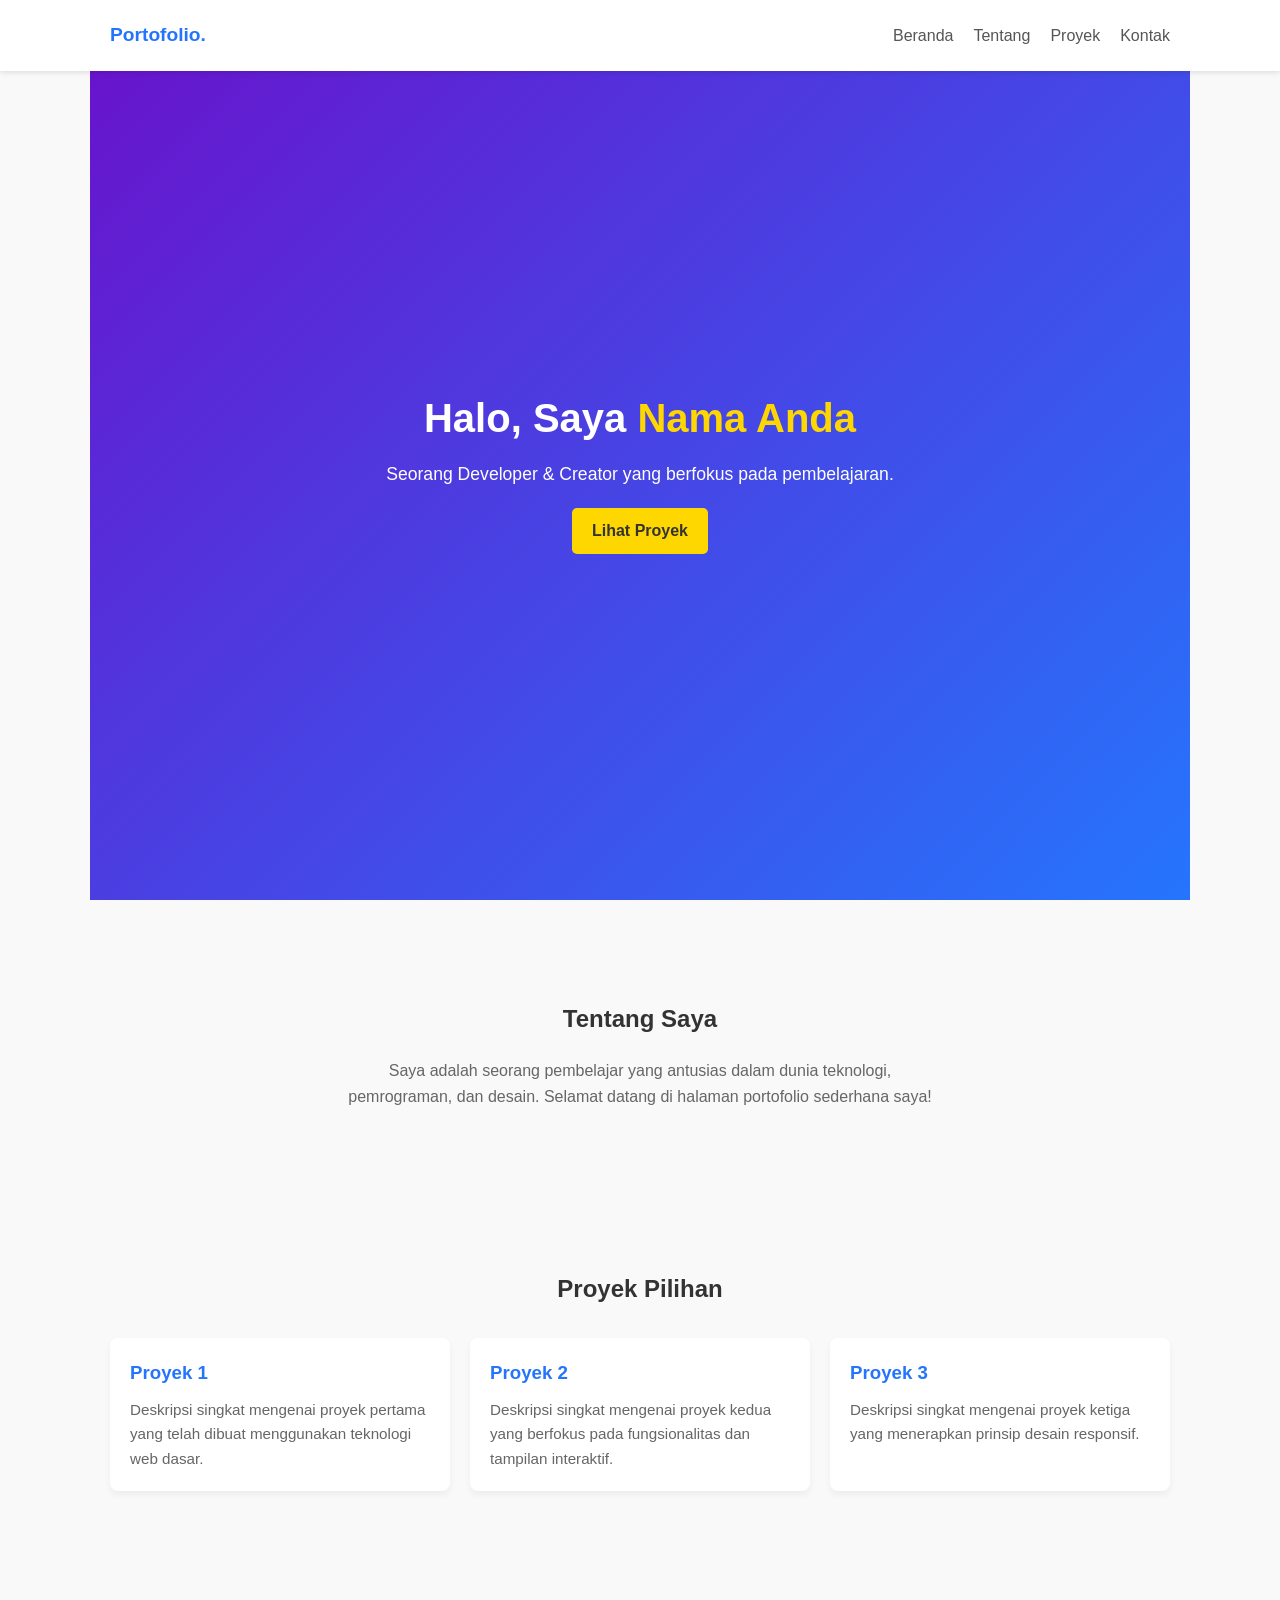
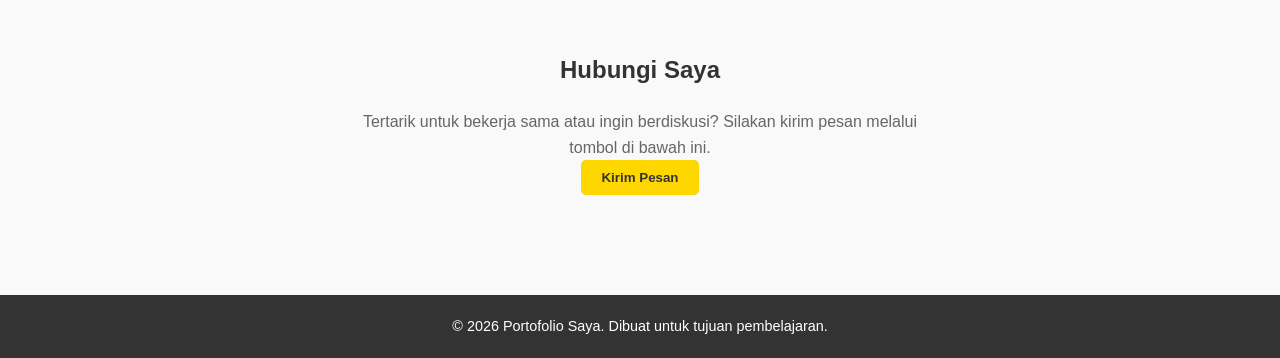
==== index.html @ 8a12c2de "Rename index (1).html to index.html" ====
<!DOCTYPE html>
<html lang="id">
<head>
    <meta charset="UTF-8">
    <meta name="viewport" content="width=device-width, initial-scale=1.0">
    <title>Portofolio Saya</title>
    <link rel="stylesheet" href="style.css">
</head>
<body>

    <header>
        <nav>
            <div class="logo">Portofolio.</div>
            <ul class="nav-links" id="navLinks">
                <li><a href="#home">Beranda</a></li>
                <li><a href="#about">Tentang</a></li>
                <li><a href="#projects">Proyek</a></li>
                <li><a href="#contact">Kontak</a></li>
            </ul>
            <div class="hamburger" id="hamburger">
                <span></span>
                <span></span>
                <span></span>
            </div>
        </nav>
    </header>

    <section id="home" class="hero">
        <div class="hero-content">
            <h1>Halo, Saya <span class="highlight">Nama Anda</span></h1>
            <p>Seorang Developer & Creator yang berfokus pada pembelajaran.</p>
            <a href="#projects" class="btn">Lihat Proyek</a>
        </div>
    </section>

    <section id="about" class="about">
        <h2>Tentang Saya</h2>
        <p>Saya adalah seorang pembelajar yang antusias dalam dunia teknologi, pemrograman, dan desain. Selamat datang di halaman portofolio sederhana saya!</p>
    </section>

    <section id="projects" class="projects">
        <h2>Proyek Pilihan</h2>
        <div class="project-grid">
            <div class="project-card">
                <h3>Proyek 1</h3>
                <p>Deskripsi singkat mengenai proyek pertama yang telah dibuat menggunakan teknologi web dasar.</p>
            </div>
            <div class="project-card">
                <h3>Proyek 2</h3>
                <p>Deskripsi singkat mengenai proyek kedua yang berfokus pada fungsionalitas dan tampilan interaktif.</p>
            </div>
            <div class="project-card">
                <h3>Proyek 3</h3>
                <p>Deskripsi singkat mengenai proyek ketiga yang menerapkan prinsip desain responsif.</p>
            </div>
        </div>
    </section>

    <section id="contact" class="contact">
        <h2>Hubungi Saya</h2>
        <p>Tertarik untuk bekerja sama atau ingin berdiskusi? Silakan kirim pesan melalui tombol di bawah ini.</p>
        <button id="contactBtn" class="btn">Kirim Pesan</button>
    </section>

    <footer>
        <p>&copy; 2026 Portofolio Saya. Dibuat untuk tujuan pembelajaran.</p>
    </footer>

    <script src="script.js"></script>
</body>
</html>
---- style.css ----
/* Pengaturan Dasar */
* {
    margin: 0;
    padding: 0;
    box-sizing: border-box;
    font-family: 'Segoe UI', Tahoma, Geneva, Verdana, sans-serif;
}

body {
    background-color: #f9f9f9;
    color: #333;
    line-height: 1.6;
}

/* Navigasi */
header {
    background: #ffffff;
    box-shadow: 0 2px 5px rgba(0,0,0,0.1);
    position: fixed;
    width: 100%;
    top: 0;
    z-index: 1000;
}

nav {
    display: flex;
    justify-content: space-between;
    align-items: center;
    max-width: 1100px;
    margin: 0 auto;
    padding: 20px;
}

.logo {
    font-weight: bold;
    font-size: 1.2rem;
    color: #2575fc;
}

.nav-links {
    display: flex;
    list-style: none;
}

.nav-links li {
    margin-left: 20px;
}

.nav-links a {
    text-decoration: none;
    color: #555;
    transition: color 0.3s;
}

.nav-links a:hover {
    color: #2575fc;
}

/* Hamburger Menu (Hidden by default on desktop) */
.hamburger {
    display: none;
    cursor: pointer;
    flex-direction: column;
    gap: 5px;
}

.hamburger span {
    width: 25px;
    height: 3px;
    background: #333;
    transition: 0.3s;
}

/* Bagian Umum Section */
section {
    padding: 100px 20px 60px;
    max-width: 1100px;
    margin: 0 auto;
    text-align: center;
}

/* Hero Section */
.hero {
    height: 100vh;
    display: flex;
    align-items: center;
    justify-content: center;
    background: linear-gradient(135deg, #6a11cb 0%, #2575fc 100%);
    color: white;
    text-align: center;
}

.hero-content h1 {
    font-size: 2.5rem;
    margin-bottom: 10px;
}

.hero-content .highlight {
    color: #ffd700;
}

.hero-content p {
    font-size: 1.1rem;
    margin-bottom: 20px;
}

/* Tombol */
.btn {
    display: inline-block;
    background: #ffd700;
    color: #333;
    padding: 10px 20px;
    border-radius: 5px;
    text-decoration: none;
    font-weight: bold;
    border: none;
    cursor: pointer;
    transition: background 0.3s;
}

.btn:hover {
    background: #ffc107;
}

/* About & Contact */
.about p, .contact p {
    max-width: 600px;
    margin: 20px auto 0;
    color: #666;
}

/* Projects Grid */
.project-grid {
    display: grid;
    grid-template-columns: repeat(auto-fit, minmax(250px, 1fr));
    gap: 20px;
    margin-top: 30px;
}

.project-card {
    background: white;
    padding: 20px;
    border-radius: 8px;
    box-shadow: 0 4px 6px rgba(0,0,0,0.05);
    text-align: left;
    transition: transform 0.3s;
}

.project-card:hover {
    transform: translateY(-5px);
}

.project-card h3 {
    margin-bottom: 10px;
    color: #2575fc;
}

.project-card p {
    color: #666;
    font-size: 0.95rem;
}

/* Footer */
footer {
    text-align: center;
    padding: 20px;
    background: #333;
    color: white;
    font-size: 0.9rem;
    margin-top: 40px;
}

/* Responsif untuk HP (Media Query) */
@media (max-width: 768px) {
    .nav-links {
        display: none;
        flex-direction: column;
        position: absolute;
        top: 70px;
        left: 0;
        width: 100%;
        background: white;
        box-shadow: 0 4px 6px rgba(0,0,0,0.1);
        text-align: center;
        padding: 20px 0;
    }

    .nav-links.active {
        display: flex;
    }

    .nav-links li {
        margin: 15px 0;
    }

    .hamburger {
        display: flex;
    }

    .hero-content h1 {
        font-size: 2rem;
    }
}
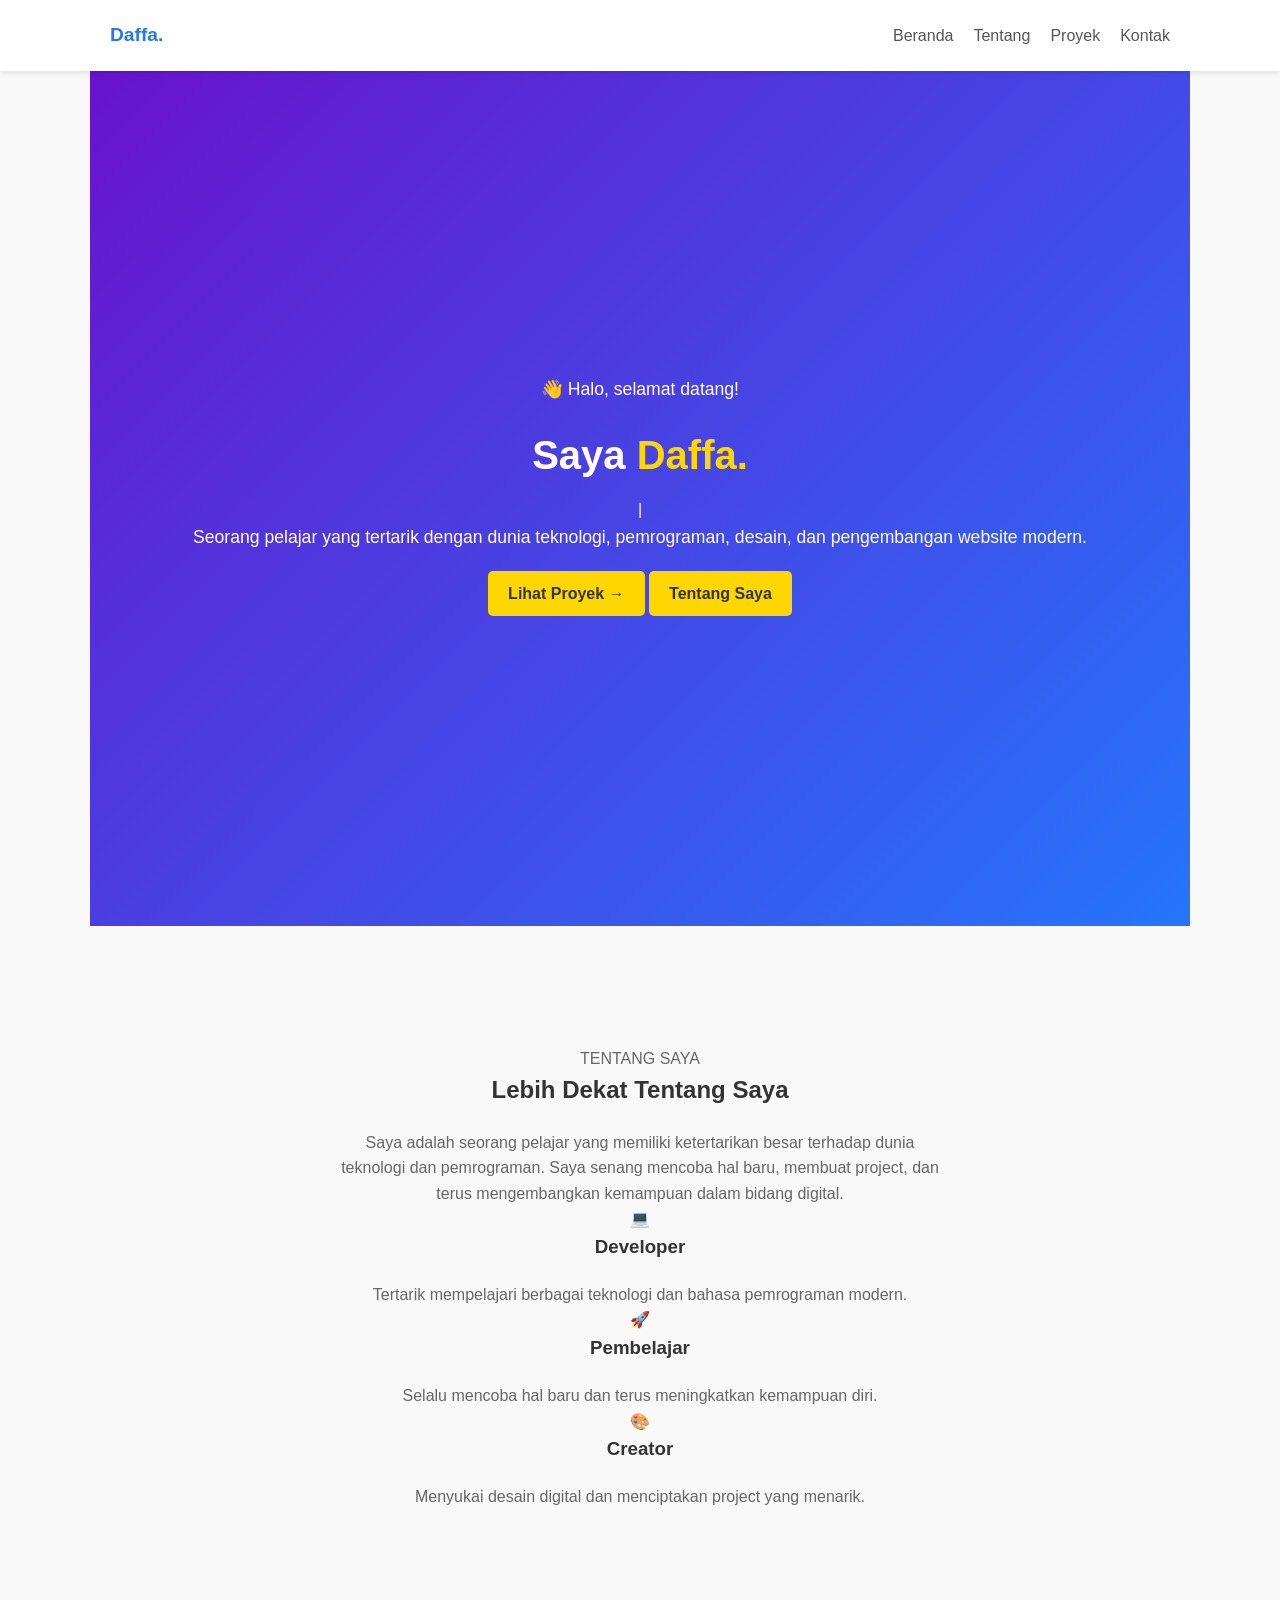
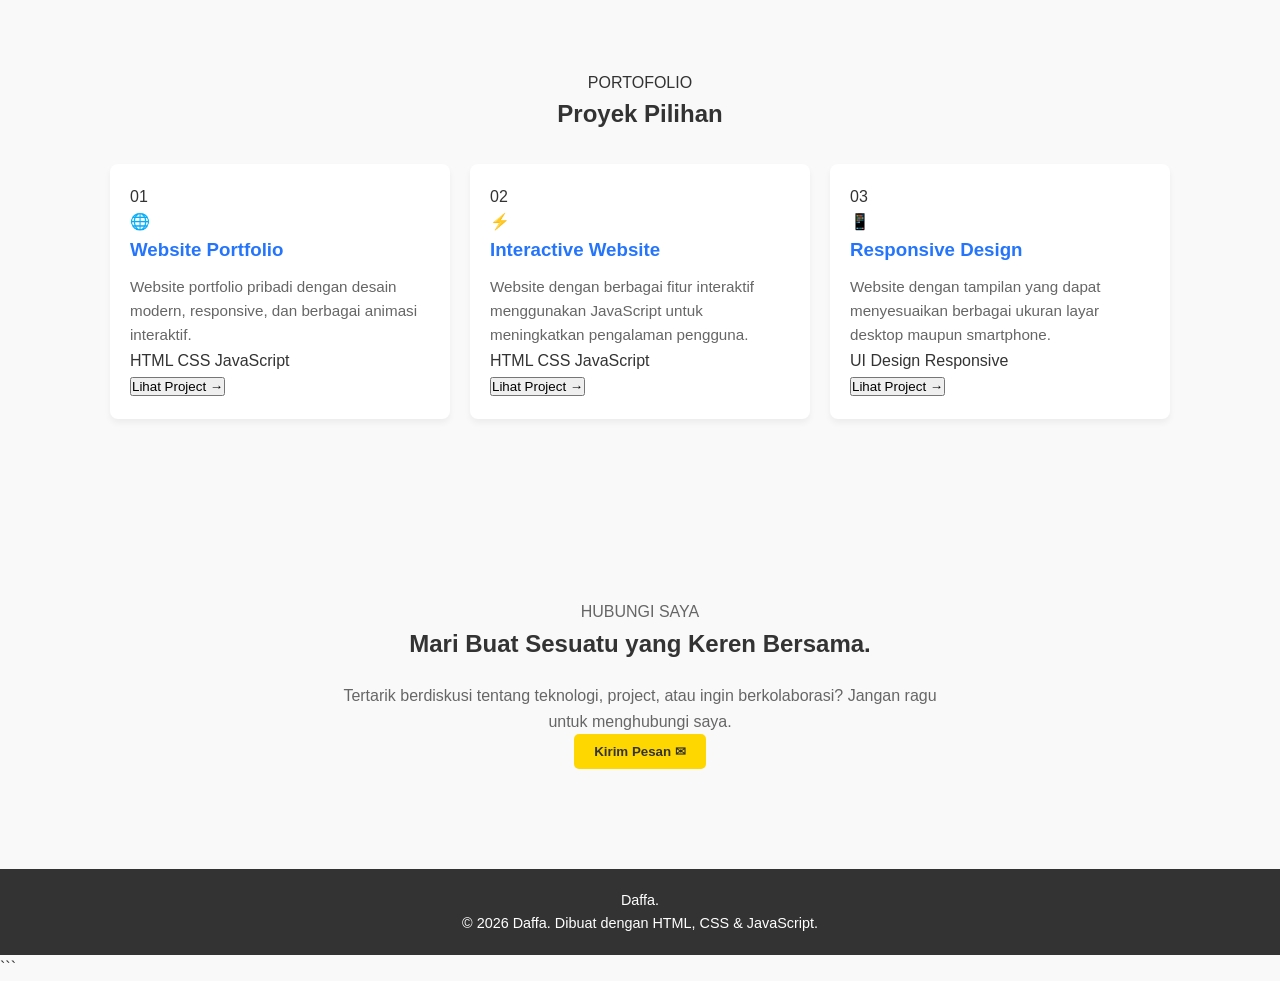
==== commit 0cd01ee7: "Update index.html" ====
--- a/index.html
+++ b/index.html
@@ -1,71 +1,220 @@
 <!DOCTYPE html>
+
 <html lang="id">
 <head>
     <meta charset="UTF-8">
     <meta name="viewport" content="width=device-width, initial-scale=1.0">
-    <title>Portofolio Saya</title>
+    <title>Daffa | Portfolio</title>
     <link rel="stylesheet" href="style.css">
+    <link rel="preconnect" href="https://fonts.googleapis.com">
+    <link rel="preconnect" href="https://fonts.gstatic.com" crossorigin>
+    <link href="https://fonts.googleapis.com/css2?family=Poppins:wght@300;400;500;600;700;800&display=swap" rel="stylesheet">
 </head>
 <body>
 
-    <header>
-        <nav>
-            <div class="logo">Portofolio.</div>
-            <ul class="nav-links" id="navLinks">
-                <li><a href="#home">Beranda</a></li>
-                <li><a href="#about">Tentang</a></li>
-                <li><a href="#projects">Proyek</a></li>
-                <li><a href="#contact">Kontak</a></li>
-            </ul>
-            <div class="hamburger" id="hamburger">
-                <span></span>
-                <span></span>
-                <span></span>
-            </div>
-        </nav>
-    </header>
-
-    <section id="home" class="hero">
-        <div class="hero-content">
-            <h1>Halo, Saya <span class="highlight">Nama Anda</span></h1>
-            <p>Seorang Developer & Creator yang berfokus pada pembelajaran.</p>
-            <a href="#projects" class="btn">Lihat Proyek</a>
-        </div>
-    </section>
-
-    <section id="about" class="about">
-        <h2>Tentang Saya</h2>
-        <p>Saya adalah seorang pembelajar yang antusias dalam dunia teknologi, pemrograman, dan desain. Selamat datang di halaman portofolio sederhana saya!</p>
-    </section>
-
-    <section id="projects" class="projects">
+```
+<div class="background-shapes">
+    <span></span>
+    <span></span>
+    <span></span>
+    <span></span>
+</div>
+
+<header>
+    <nav>
+        <div class="logo">Daffa<span>.</span></div>
+
+        <ul class="nav-links" id="navLinks">
+            <li><a href="#home">Beranda</a></li>
+            <li><a href="#about">Tentang</a></li>
+            <li><a href="#projects">Proyek</a></li>
+            <li><a href="#contact">Kontak</a></li>
+        </ul>
+
+        <div class="hamburger" id="hamburger">
+            <span></span>
+            <span></span>
+            <span></span>
+        </div>
+    </nav>
+</header>
+
+<section id="home" class="hero">
+    <div class="hero-content">
+        <p class="intro">👋 Halo, selamat datang!</p>
+
+        <h1>Saya <span class="highlight">Daffa.</span></h1>
+
+        <div class="typing-container">
+            <span class="typing-text" id="typingText"></span>
+            <span class="cursor">|</span>
+        </div>
+
+        <p class="hero-description">
+            Seorang pelajar yang tertarik dengan dunia teknologi,
+            pemrograman, desain, dan pengembangan website modern.
+        </p>
+
+        <div class="hero-buttons">
+            <a href="#projects" class="btn primary-btn">
+                Lihat Proyek <span>→</span>
+            </a>
+            <a href="#about" class="btn secondary-btn">
+                Tentang Saya
+            </a>
+        </div>
+    </div>
+
+    <div class="hero-decoration decoration-1"></div>
+    <div class="hero-decoration decoration-2"></div>
+
+    <a href="#about" class="scroll-indicator">
+        <span></span>
+    </a>
+</section>
+
+<section id="about" class="about">
+    <div class="section-title reveal">
+        <p>TENTANG SAYA</p>
+        <h2>Lebih Dekat Tentang Saya</h2>
+        <div class="title-line"></div>
+    </div>
+
+    <div class="about-description reveal">
+        <p>
+            Saya adalah seorang pelajar yang memiliki ketertarikan besar
+            terhadap dunia teknologi dan pemrograman. Saya senang mencoba
+            hal baru, membuat project, dan terus mengembangkan kemampuan
+            dalam bidang digital.
+        </p>
+    </div>
+
+    <div class="about-container">
+        <div class="about-card reveal">
+            <div class="about-icon">💻</div>
+            <h3>Developer</h3>
+            <p>Tertarik mempelajari berbagai teknologi dan bahasa pemrograman modern.</p>
+        </div>
+
+        <div class="about-card reveal">
+            <div class="about-icon">🚀</div>
+            <h3>Pembelajar</h3>
+            <p>Selalu mencoba hal baru dan terus meningkatkan kemampuan diri.</p>
+        </div>
+
+        <div class="about-card reveal">
+            <div class="about-icon">🎨</div>
+            <h3>Creator</h3>
+            <p>Menyukai desain digital dan menciptakan project yang menarik.</p>
+        </div>
+    </div>
+</section>
+
+<section id="projects" class="projects">
+    <div class="section-title reveal">
+        <p>PORTOFOLIO</p>
         <h2>Proyek Pilihan</h2>
-        <div class="project-grid">
-            <div class="project-card">
-                <h3>Proyek 1</h3>
-                <p>Deskripsi singkat mengenai proyek pertama yang telah dibuat menggunakan teknologi web dasar.</p>
-            </div>
-            <div class="project-card">
-                <h3>Proyek 2</h3>
-                <p>Deskripsi singkat mengenai proyek kedua yang berfokus pada fungsionalitas dan tampilan interaktif.</p>
-            </div>
-            <div class="project-card">
-                <h3>Proyek 3</h3>
-                <p>Deskripsi singkat mengenai proyek ketiga yang menerapkan prinsip desain responsif.</p>
-            </div>
-        </div>
-    </section>
-
-    <section id="contact" class="contact">
-        <h2>Hubungi Saya</h2>
-        <p>Tertarik untuk bekerja sama atau ingin berdiskusi? Silakan kirim pesan melalui tombol di bawah ini.</p>
-        <button id="contactBtn" class="btn">Kirim Pesan</button>
-    </section>
-
-    <footer>
-        <p>&copy; 2026 Portofolio Saya. Dibuat untuk tujuan pembelajaran.</p>
-    </footer>
-
-    <script src="script.js"></script>
+        <div class="title-line"></div>
+    </div>
+
+    <div class="project-grid">
+        <div class="project-card reveal">
+            <div class="project-top">
+                <div class="project-number">01</div>
+                <div class="project-icon">🌐</div>
+            </div>
+
+            <h3>Website Portfolio</h3>
+
+            <p>
+                Website portfolio pribadi dengan desain modern,
+                responsive, dan berbagai animasi interaktif.
+            </p>
+
+            <div class="project-tech">
+                <span>HTML</span>
+                <span>CSS</span>
+                <span>JavaScript</span>
+            </div>
+
+            <button class="project-btn">
+                Lihat Project <span>→</span>
+            </button>
+        </div>
+
+        <div class="project-card reveal">
+            <div class="project-top">
+                <div class="project-number">02</div>
+                <div class="project-icon">⚡</div>
+            </div>
+
+            <h3>Interactive Website</h3>
+
+            <p>
+                Website dengan berbagai fitur interaktif
+                menggunakan JavaScript untuk meningkatkan pengalaman pengguna.
+            </p>
+
+            <div class="project-tech">
+                <span>HTML</span>
+                <span>CSS</span>
+                <span>JavaScript</span>
+            </div>
+
+            <button class="project-btn">
+                Lihat Project <span>→</span>
+            </button>
+        </div>
+
+        <div class="project-card reveal">
+            <div class="project-top">
+                <div class="project-number">03</div>
+                <div class="project-icon">📱</div>
+            </div>
+
+            <h3>Responsive Design</h3>
+
+            <p>
+                Website dengan tampilan yang dapat menyesuaikan
+                berbagai ukuran layar desktop maupun smartphone.
+            </p>
+
+            <div class="project-tech">
+                <span>UI Design</span>
+                <span>Responsive</span>
+            </div>
+
+            <button class="project-btn">
+                Lihat Project <span>→</span>
+            </button>
+        </div>
+    </div>
+</section>
+
+<section id="contact" class="contact">
+    <div class="contact-box reveal">
+        <p class="contact-small">HUBUNGI SAYA</p>
+
+        <h2>Mari Buat Sesuatu yang Keren Bersama.</h2>
+
+        <p>
+            Tertarik berdiskusi tentang teknologi, project,
+            atau ingin berkolaborasi? Jangan ragu untuk menghubungi saya.
+        </p>
+
+        <button id="contactBtn" class="btn contact-btn">
+            Kirim Pesan <span>✉</span>
+        </button>
+    </div>
+</section>
+
+<footer>
+    <div class="footer-logo">Daffa<span>.</span></div>
+    <p>© 2026 Daffa. Dibuat dengan HTML, CSS & JavaScript.</p>
+</footer>
+
+<script src="script.js"></script>
+```
+
 </body>
 </html>
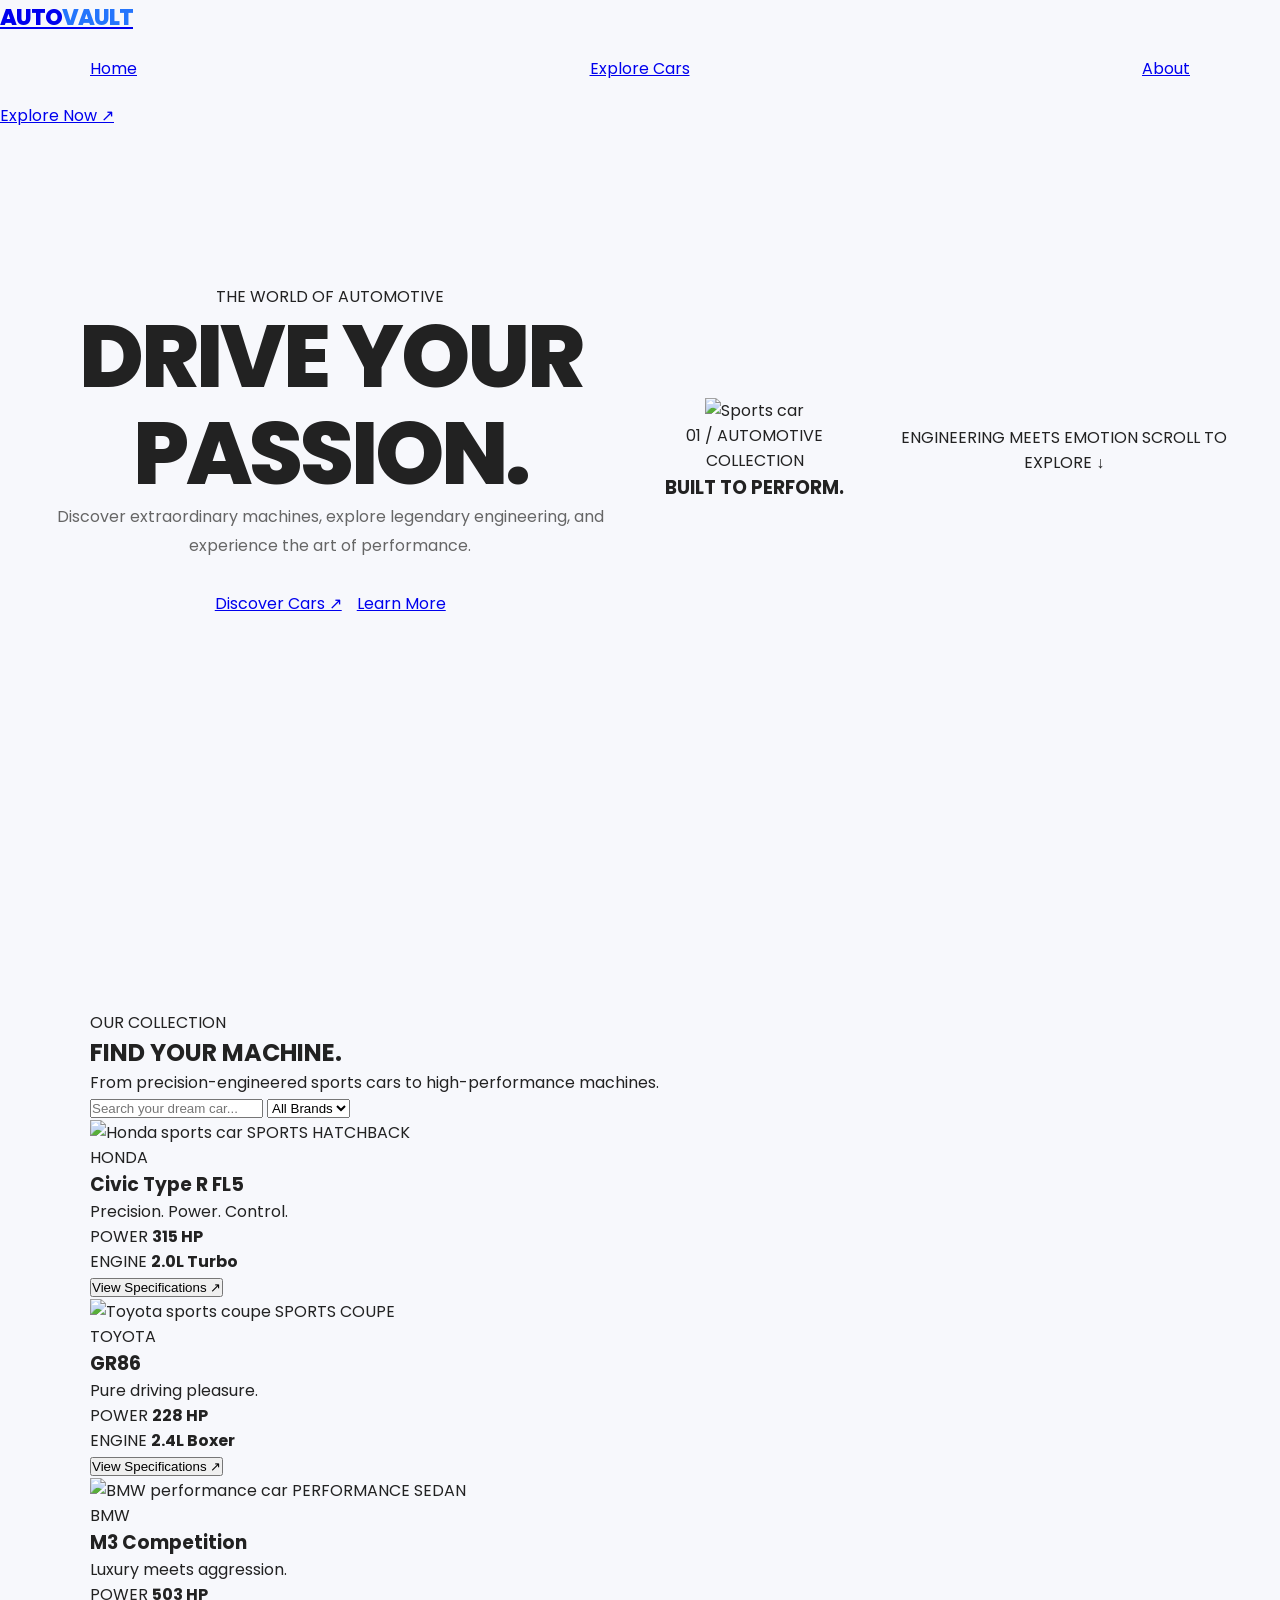
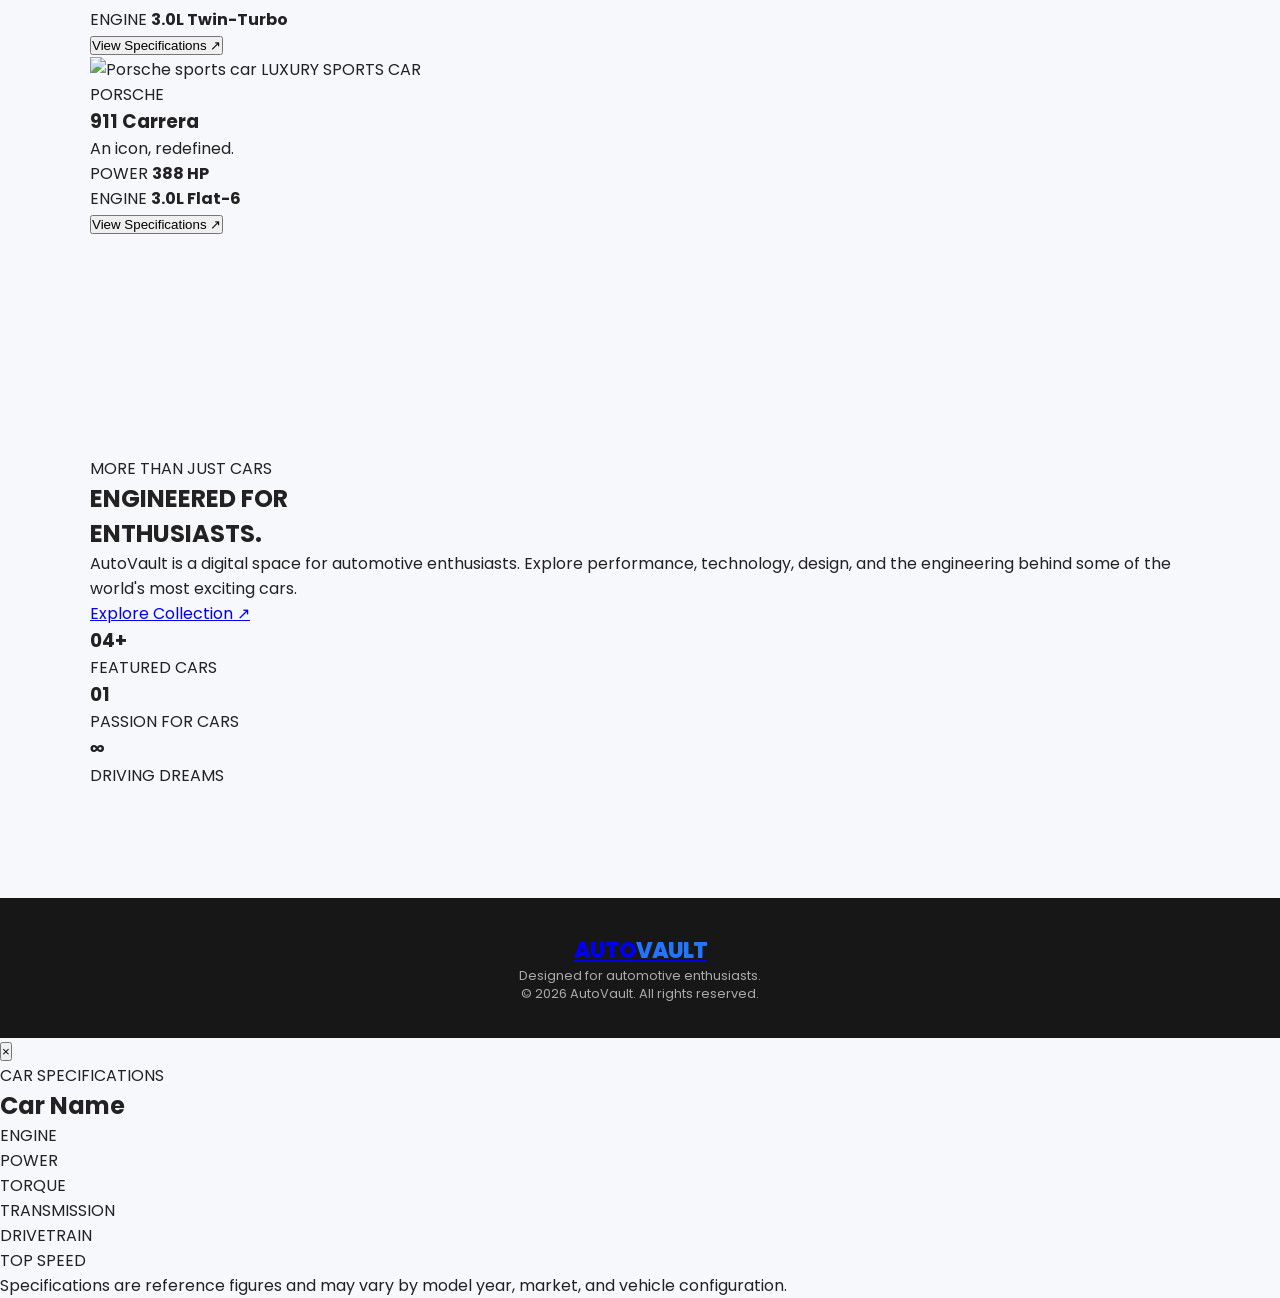
==== commit 1af75042: "Update index.html" ====
--- a/index.html
+++ b/index.html
@@ -1,220 +1,343 @@
 <!DOCTYPE html>
-
 <html lang="id">
 <head>
     <meta charset="UTF-8">
     <meta name="viewport" content="width=device-width, initial-scale=1.0">
-    <title>Daffa | Portfolio</title>
+    <title>AutoVault | Automotive Experience</title>
     <link rel="stylesheet" href="style.css">
-    <link rel="preconnect" href="https://fonts.googleapis.com">
-    <link rel="preconnect" href="https://fonts.gstatic.com" crossorigin>
-    <link href="https://fonts.googleapis.com/css2?family=Poppins:wght@300;400;500;600;700;800&display=swap" rel="stylesheet">
+    <link href="https://fonts.googleapis.com/css2?family=Orbitron:wght@400;600;700;800&family=Poppins:wght@300;400;500;600;700&display=swap" rel="stylesheet">
 </head>
 <body>
 
-```
-<div class="background-shapes">
-    <span></span>
-    <span></span>
-    <span></span>
-    <span></span>
-</div>
-
-<header>
-    <nav>
-        <div class="logo">Daffa<span>.</span></div>
-
-        <ul class="nav-links" id="navLinks">
-            <li><a href="#home">Beranda</a></li>
-            <li><a href="#about">Tentang</a></li>
-            <li><a href="#projects">Proyek</a></li>
-            <li><a href="#contact">Kontak</a></li>
-        </ul>
-
-        <div class="hamburger" id="hamburger">
-            <span></span>
-            <span></span>
-            <span></span>
-        </div>
-    </nav>
-</header>
-
-<section id="home" class="hero">
-    <div class="hero-content">
-        <p class="intro">👋 Halo, selamat datang!</p>
-
-        <h1>Saya <span class="highlight">Daffa.</span></h1>
-
-        <div class="typing-container">
-            <span class="typing-text" id="typingText"></span>
-            <span class="cursor">|</span>
-        </div>
-
-        <p class="hero-description">
-            Seorang pelajar yang tertarik dengan dunia teknologi,
-            pemrograman, desain, dan pengembangan website modern.
+    <header class="navbar">
+        <a href="#" class="logo">AUTO<span>VAULT</span></a>
+
+        <nav>
+            <a href="#home">Home</a>
+            <a href="#cars">Explore Cars</a>
+            <a href="#about">About</a>
+        </nav>
+
+        <a href="#cars" class="nav-button">Explore Now ↗</a>
+    </header>
+
+    <section class="hero" id="home">
+        <div class="hero-content">
+            <p class="eyebrow">THE WORLD OF AUTOMOTIVE</p>
+
+            <h1>
+                DRIVE YOUR<br>
+                <span>PASSION.</span>
+            </h1>
+
+            <p class="hero-description">
+                Discover extraordinary machines, explore legendary
+                engineering, and experience the art of performance.
+            </p>
+
+            <div class="hero-buttons">
+                <a href="#cars" class="primary-button">Discover Cars ↗</a>
+                <a href="#about" class="secondary-button">Learn More</a>
+            </div>
+        </div>
+
+        <div class="hero-image">
+            <img
+                src="https://images.unsplash.com/photo-1492144534655-ae79c964c9d7?auto=format&fit=crop&w=1600&q=85"
+                alt="Sports car"
+            >
+            <div class="image-overlay"></div>
+            <div class="hero-tag">
+                <span>01 / AUTOMOTIVE COLLECTION</span>
+                <h3>BUILT TO PERFORM.</h3>
+            </div>
+        </div>
+
+        <div class="hero-bottom">
+            <span>ENGINEERING MEETS EMOTION</span>
+            <span>SCROLL TO EXPLORE ↓</span>
+        </div>
+    </section>
+
+    <section class="cars-section" id="cars">
+        <div class="section-heading reveal">
+            <div>
+                <p class="eyebrow">OUR COLLECTION</p>
+                <h2>FIND YOUR <span>MACHINE.</span></h2>
+            </div>
+
+            <p class="section-description">
+                From precision-engineered sports cars to
+                high-performance machines.
+            </p>
+        </div>
+
+        <div class="search-container reveal">
+            <input
+                type="text"
+                id="searchInput"
+                placeholder="Search your dream car..."
+            >
+
+            <select id="brandFilter">
+                <option value="all">All Brands</option>
+                <option value="Honda">Honda</option>
+                <option value="Toyota">Toyota</option>
+                <option value="BMW">BMW</option>
+                <option value="Porsche">Porsche</option>
+            </select>
+        </div>
+
+        <div class="car-grid" id="carGrid">
+
+            <article class="car-card reveal"
+                data-brand="Honda"
+                data-name="Honda Civic Type R FL5"
+                data-engine="2.0L Turbocharged Inline-4"
+                data-power="315 HP"
+                data-torque="420 Nm"
+                data-transmission="6-speed Manual"
+                data-drive="Front-Wheel Drive"
+                data-speed="Around 275 km/h"
+                data-year="2024">
+
+                <div class="car-image">
+                    <img
+                        src="https://images.unsplash.com/photo-1552519507-da3b142c6e3d?auto=format&fit=crop&w=1000&q=80"
+                        alt="Honda sports car"
+                    >
+                    <span class="car-category">SPORTS HATCHBACK</span>
+                </div>
+
+                <div class="car-info">
+                    <p class="car-brand">HONDA</p>
+                    <h3>Civic Type R FL5</h3>
+                    <p class="car-subtitle">Precision. Power. Control.</p>
+
+                    <div class="car-specs">
+                        <div>
+                            <span>POWER</span>
+                            <strong>315 HP</strong>
+                        </div>
+                        <div>
+                            <span>ENGINE</span>
+                            <strong>2.0L Turbo</strong>
+                        </div>
+                    </div>
+
+                    <button class="details-button">View Specifications ↗</button>
+                </div>
+            </article>
+
+            <article class="car-card reveal"
+                data-brand="Toyota"
+                data-name="Toyota GR86"
+                data-engine="2.4L Naturally Aspirated Flat-4"
+                data-power="228 HP"
+                data-torque="250 Nm"
+                data-transmission="6-speed Manual / Automatic"
+                data-drive="Rear-Wheel Drive"
+                data-speed="Around 226 km/h"
+                data-year="2024">
+
+                <div class="car-image">
+                    <img
+                        src="https://images.unsplash.com/photo-1503376780353-7e6692767b70?auto=format&fit=crop&w=1000&q=80"
+                        alt="Toyota sports coupe"
+                    >
+                    <span class="car-category">SPORTS COUPE</span>
+                </div>
+
+                <div class="car-info">
+                    <p class="car-brand">TOYOTA</p>
+                    <h3>GR86</h3>
+                    <p class="car-subtitle">Pure driving pleasure.</p>
+
+                    <div class="car-specs">
+                        <div>
+                            <span>POWER</span>
+                            <strong>228 HP</strong>
+                        </div>
+                        <div>
+                            <span>ENGINE</span>
+                            <strong>2.4L Boxer</strong>
+                        </div>
+                    </div>
+
+                    <button class="details-button">View Specifications ↗</button>
+                </div>
+            </article>
+
+            <article class="car-card reveal"
+                data-brand="BMW"
+                data-name="BMW M3 Competition"
+                data-engine="3.0L Twin-Turbocharged Inline-6"
+                data-power="503 HP"
+                data-torque="650 Nm"
+                data-transmission="8-speed Automatic"
+                data-drive="Rear-Wheel Drive"
+                data-speed="Up to 290 km/h with suitable package"
+                data-year="2024">
+
+                <div class="car-image">
+                    <img
+                        src="https://images.unsplash.com/photo-1555215695-3004980ad54e?auto=format&fit=crop&w=1000&q=80"
+                        alt="BMW performance car"
+                    >
+                    <span class="car-category">PERFORMANCE SEDAN</span>
+                </div>
+
+                <div class="car-info">
+                    <p class="car-brand">BMW</p>
+                    <h3>M3 Competition</h3>
+                    <p class="car-subtitle">Luxury meets aggression.</p>
+
+                    <div class="car-specs">
+                        <div>
+                            <span>POWER</span>
+                            <strong>503 HP</strong>
+                        </div>
+                        <div>
+                            <span>ENGINE</span>
+                            <strong>3.0L Twin-Turbo</strong>
+                        </div>
+                    </div>
+
+                    <button class="details-button">View Specifications ↗</button>
+                </div>
+            </article>
+
+            <article class="car-card reveal"
+                data-brand="Porsche"
+                data-name="Porsche 911 Carrera"
+                data-engine="3.0L Twin-Turbocharged Flat-6"
+                data-power="388 HP"
+                data-torque="450 Nm"
+                data-transmission="8-speed PDK"
+                data-drive="Rear-Wheel Drive"
+                data-speed="Around 294 km/h"
+                data-year="2025">
+
+                <div class="car-image">
+                    <img
+                        src="https://images.unsplash.com/photo-1503736334956-4c8f8e92946d?auto=format&fit=crop&w=1000&q=80"
+                        alt="Porsche sports car"
+                    >
+                    <span class="car-category">LUXURY SPORTS CAR</span>
+                </div>
+
+                <div class="car-info">
+                    <p class="car-brand">PORSCHE</p>
+                    <h3>911 Carrera</h3>
+                    <p class="car-subtitle">An icon, redefined.</p>
+
+                    <div class="car-specs">
+                        <div>
+                            <span>POWER</span>
+                            <strong>388 HP</strong>
+                        </div>
+                        <div>
+                            <span>ENGINE</span>
+                            <strong>3.0L Flat-6</strong>
+                        </div>
+                    </div>
+
+                    <button class="details-button">View Specifications ↗</button>
+                </div>
+            </article>
+
+        </div>
+
+        <p id="noResults" class="no-results" hidden>
+            No cars found. Try another keyword.
         </p>
-
-        <div class="hero-buttons">
-            <a href="#projects" class="btn primary-btn">
-                Lihat Proyek <span>→</span>
-            </a>
-            <a href="#about" class="btn secondary-btn">
-                Tentang Saya
-            </a>
+    </section>
+
+    <section class="about-section" id="about">
+        <div class="about-content reveal">
+            <p class="eyebrow">MORE THAN JUST CARS</p>
+            <h2>ENGINEERED FOR<br><span>ENTHUSIASTS.</span></h2>
+
+            <p>
+                AutoVault is a digital space for automotive enthusiasts.
+                Explore performance, technology, design, and the engineering
+                behind some of the world's most exciting cars.
+            </p>
+
+            <a href="#cars" class="primary-button">Explore Collection ↗</a>
+        </div>
+
+        <div class="about-stats reveal">
+            <div class="stat">
+                <h3>04<span>+</span></h3>
+                <p>FEATURED CARS</p>
+            </div>
+
+            <div class="stat">
+                <h3>01</h3>
+                <p>PASSION FOR CARS</p>
+            </div>
+
+            <div class="stat">
+                <h3>∞</h3>
+                <p>DRIVING DREAMS</p>
+            </div>
+        </div>
+    </section>
+
+    <footer>
+        <a href="#" class="logo">AUTO<span>VAULT</span></a>
+        <p>Designed for automotive enthusiasts.</p>
+        <p class="copyright">© 2026 AutoVault. All rights reserved.</p>
+    </footer>
+
+    <div class="modal" id="carModal">
+        <div class="modal-content">
+            <button class="close-modal" id="closeModal">&times;</button>
+
+            <p class="eyebrow" id="modalBrand">CAR SPECIFICATIONS</p>
+            <h2 id="modalName">Car Name</h2>
+            <p class="modal-year" id="modalYear"></p>
+
+            <div class="modal-spec-grid">
+                <div class="modal-spec">
+                    <span>ENGINE</span>
+                    <strong id="modalEngine"></strong>
+                </div>
+
+                <div class="modal-spec">
+                    <span>POWER</span>
+                    <strong id="modalPower"></strong>
+                </div>
+
+                <div class="modal-spec">
+                    <span>TORQUE</span>
+                    <strong id="modalTorque"></strong>
+                </div>
+
+                <div class="modal-spec">
+                    <span>TRANSMISSION</span>
+                    <strong id="modalTransmission"></strong>
+                </div>
+
+                <div class="modal-spec">
+                    <span>DRIVETRAIN</span>
+                    <strong id="modalDrive"></strong>
+                </div>
+
+                <div class="modal-spec">
+                    <span>TOP SPEED</span>
+                    <strong id="modalSpeed"></strong>
+                </div>
+            </div>
+
+            <p class="modal-note">
+                Specifications are reference figures and may vary by
+                model year, market, and vehicle configuration.
+            </p>
         </div>
     </div>
 
-    <div class="hero-decoration decoration-1"></div>
-    <div class="hero-decoration decoration-2"></div>
-
-    <a href="#about" class="scroll-indicator">
-        <span></span>
-    </a>
-</section>
-
-<section id="about" class="about">
-    <div class="section-title reveal">
-        <p>TENTANG SAYA</p>
-        <h2>Lebih Dekat Tentang Saya</h2>
-        <div class="title-line"></div>
-    </div>
-
-    <div class="about-description reveal">
-        <p>
-            Saya adalah seorang pelajar yang memiliki ketertarikan besar
-            terhadap dunia teknologi dan pemrograman. Saya senang mencoba
-            hal baru, membuat project, dan terus mengembangkan kemampuan
-            dalam bidang digital.
-        </p>
-    </div>
-
-    <div class="about-container">
-        <div class="about-card reveal">
-            <div class="about-icon">💻</div>
-            <h3>Developer</h3>
-            <p>Tertarik mempelajari berbagai teknologi dan bahasa pemrograman modern.</p>
-        </div>
-
-        <div class="about-card reveal">
-            <div class="about-icon">🚀</div>
-            <h3>Pembelajar</h3>
-            <p>Selalu mencoba hal baru dan terus meningkatkan kemampuan diri.</p>
-        </div>
-
-        <div class="about-card reveal">
-            <div class="about-icon">🎨</div>
-            <h3>Creator</h3>
-            <p>Menyukai desain digital dan menciptakan project yang menarik.</p>
-        </div>
-    </div>
-</section>
-
-<section id="projects" class="projects">
-    <div class="section-title reveal">
-        <p>PORTOFOLIO</p>
-        <h2>Proyek Pilihan</h2>
-        <div class="title-line"></div>
-    </div>
-
-    <div class="project-grid">
-        <div class="project-card reveal">
-            <div class="project-top">
-                <div class="project-number">01</div>
-                <div class="project-icon">🌐</div>
-            </div>
-
-            <h3>Website Portfolio</h3>
-
-            <p>
-                Website portfolio pribadi dengan desain modern,
-                responsive, dan berbagai animasi interaktif.
-            </p>
-
-            <div class="project-tech">
-                <span>HTML</span>
-                <span>CSS</span>
-                <span>JavaScript</span>
-            </div>
-
-            <button class="project-btn">
-                Lihat Project <span>→</span>
-            </button>
-        </div>
-
-        <div class="project-card reveal">
-            <div class="project-top">
-                <div class="project-number">02</div>
-                <div class="project-icon">⚡</div>
-            </div>
-
-            <h3>Interactive Website</h3>
-
-            <p>
-                Website dengan berbagai fitur interaktif
-                menggunakan JavaScript untuk meningkatkan pengalaman pengguna.
-            </p>
-
-            <div class="project-tech">
-                <span>HTML</span>
-                <span>CSS</span>
-                <span>JavaScript</span>
-            </div>
-
-            <button class="project-btn">
-                Lihat Project <span>→</span>
-            </button>
-        </div>
-
-        <div class="project-card reveal">
-            <div class="project-top">
-                <div class="project-number">03</div>
-                <div class="project-icon">📱</div>
-            </div>
-
-            <h3>Responsive Design</h3>
-
-            <p>
-                Website dengan tampilan yang dapat menyesuaikan
-                berbagai ukuran layar desktop maupun smartphone.
-            </p>
-
-            <div class="project-tech">
-                <span>UI Design</span>
-                <span>Responsive</span>
-            </div>
-
-            <button class="project-btn">
-                Lihat Project <span>→</span>
-            </button>
-        </div>
-    </div>
-</section>
-
-<section id="contact" class="contact">
-    <div class="contact-box reveal">
-        <p class="contact-small">HUBUNGI SAYA</p>
-
-        <h2>Mari Buat Sesuatu yang Keren Bersama.</h2>
-
-        <p>
-            Tertarik berdiskusi tentang teknologi, project,
-            atau ingin berkolaborasi? Jangan ragu untuk menghubungi saya.
-        </p>
-
-        <button id="contactBtn" class="btn contact-btn">
-            Kirim Pesan <span>✉</span>
-        </button>
-    </div>
-</section>
-
-<footer>
-    <div class="footer-logo">Daffa<span>.</span></div>
-    <p>© 2026 Daffa. Dibuat dengan HTML, CSS & JavaScript.</p>
-</footer>
-
-<script src="script.js"></script>
-```
-
+    <script src="script.js"></script>
 </body>
 </html>
--- a/style.css
+++ b/style.css
@@ -1,203 +1,789 @@
-/* Pengaturan Dasar */
 * {
     margin: 0;
     padding: 0;
     box-sizing: border-box;
-    font-family: 'Segoe UI', Tahoma, Geneva, Verdana, sans-serif;
-}
-
-body {
-    background-color: #f9f9f9;
-    color: #333;
-    line-height: 1.6;
-}
-
-/* Navigasi */
-header {
-    background: #ffffff;
-    box-shadow: 0 2px 5px rgba(0,0,0,0.1);
-    position: fixed;
-    width: 100%;
-    top: 0;
-    z-index: 1000;
-}
-
-nav {
-    display: flex;
-    justify-content: space-between;
-    align-items: center;
-    max-width: 1100px;
-    margin: 0 auto;
-    padding: 20px;
-}
-
-.logo {
-    font-weight: bold;
-    font-size: 1.2rem;
-    color: #2575fc;
-}
-
-.nav-links {
-    display: flex;
-    list-style: none;
-}
-
-.nav-links li {
-    margin-left: 20px;
-}
-
-.nav-links a {
-    text-decoration: none;
-    color: #555;
-    transition: color 0.3s;
-}
-
-.nav-links a:hover {
-    color: #2575fc;
-}
-
-/* Hamburger Menu (Hidden by default on desktop) */
-.hamburger {
-    display: none;
-    cursor: pointer;
-    flex-direction: column;
-    gap: 5px;
-}
-
-.hamburger span {
-    width: 25px;
-    height: 3px;
-    background: #333;
-    transition: 0.3s;
-}
-
-/* Bagian Umum Section */
-section {
-    padding: 100px 20px 60px;
-    max-width: 1100px;
-    margin: 0 auto;
-    text-align: center;
-}
-
-/* Hero Section */
-.hero {
-    height: 100vh;
-    display: flex;
-    align-items: center;
-    justify-content: center;
-    background: linear-gradient(135deg, #6a11cb 0%, #2575fc 100%);
-    color: white;
-    text-align: center;
-}
-
-.hero-content h1 {
-    font-size: 2.5rem;
-    margin-bottom: 10px;
-}
-
-.hero-content .highlight {
-    color: #ffd700;
-}
-
-.hero-content p {
-    font-size: 1.1rem;
-    margin-bottom: 20px;
-}
-
-/* Tombol */
-.btn {
-    display: inline-block;
-    background: #ffd700;
-    color: #333;
-    padding: 10px 20px;
-    border-radius: 5px;
-    text-decoration: none;
-    font-weight: bold;
-    border: none;
-    cursor: pointer;
-    transition: background 0.3s;
-}
-
-.btn:hover {
-    background: #ffc107;
-}
-
-/* About & Contact */
-.about p, .contact p {
-    max-width: 600px;
-    margin: 20px auto 0;
-    color: #666;
-}
-
-/* Projects Grid */
-.project-grid {
-    display: grid;
-    grid-template-columns: repeat(auto-fit, minmax(250px, 1fr));
-    gap: 20px;
-    margin-top: 30px;
-}
-
-.project-card {
-    background: white;
-    padding: 20px;
-    border-radius: 8px;
-    box-shadow: 0 4px 6px rgba(0,0,0,0.05);
-    text-align: left;
-    transition: transform 0.3s;
-}
-
-.project-card:hover {
-    transform: translateY(-5px);
-}
-
-.project-card h3 {
-    margin-bottom: 10px;
-    color: #2575fc;
-}
-
-.project-card p {
-    color: #666;
-    font-size: 0.95rem;
-}
-
-/* Footer */
-footer {
-    text-align: center;
-    padding: 20px;
-    background: #333;
-    color: white;
-    font-size: 0.9rem;
-    margin-top: 40px;
-}
-
-/* Responsif untuk HP (Media Query) */
-@media (max-width: 768px) {
-    .nav-links {
-        display: none;
-        flex-direction: column;
-        position: absolute;
-        top: 70px;
-        left: 0;
-        width: 100%;
-        background: white;
-        box-shadow: 0 4px 6px rgba(0,0,0,0.1);
-        text-align: center;
-        padding: 20px 0;
     }
-
-    .nav-links.active {
-        display: flex;
-    }
-
-    .nav-links li {
-        margin: 15px 0;
-    }
-
-    .hamburger {
-        display: flex;
-    }
-
-    .hero-content h1 {
-        font-size: 2rem;
-    }
-}
+  
+  html {
+  scroll-behavior: smooth;
+  }
+  
+  body {
+  font-family: 'Poppins', sans-serif;
+  background: #f7f8fc;
+  color: #222;
+  overflow-x: hidden;
+  }
+  
+  .background-shapes {
+  position: fixed;
+  width: 100%;
+  height: 100%;
+  inset: 0;
+  z-index: -1;
+  overflow: hidden;
+  }
+  
+  .background-shapes span {
+  position: absolute;
+  border-radius: 50%;
+  filter: blur(40px);
+  opacity: 0.2;
+  }
+  
+  .background-shapes span:nth-child(1) {
+  width: 350px;
+  height: 350px;
+  background: #6a11cb;
+  top: 5%;
+  left: -150px;
+  animation: float 10s infinite alternate ease-in-out;
+  }
+  
+  .background-shapes span:nth-child(2) {
+  width: 300px;
+  height: 300px;
+  background: #2575fc;
+  top: 40%;
+  right: -120px;
+  animation: float 12s infinite alternate-reverse ease-in-out;
+  }
+  
+  .background-shapes span:nth-child(3) {
+  width: 250px;
+  height: 250px;
+  background: #ffd700;
+  bottom: 5%;
+  left: 15%;
+  animation: float 14s infinite alternate ease-in-out;
+  }
+  
+  .background-shapes span:nth-child(4) {
+  width: 200px;
+  height: 200px;
+  background: #8f5cff;
+  bottom: 20%;
+  right: 20%;
+  animation: float 9s infinite alternate-reverse ease-in-out;
+  }
+  
+  @keyframes float {
+  from {
+  transform: translate(0, 0);
+  }
+  
+  ```
+  to {
+      transform: translate(50px, -60px);
+  }
+  ```
+  
+  }
+  
+  /* NAVBAR */
+  
+  header {
+  position: fixed;
+  width: 100%;
+  top: 0;
+  z-index: 1000;
+  transition: 0.3s;
+  }
+  
+  header.scrolled {
+  background: rgba(255, 255, 255, 0.75);
+  backdrop-filter: blur(15px);
+  box-shadow: 0 5px 25px rgba(0, 0, 0, 0.08);
+  }
+  
+  nav {
+  max-width: 1150px;
+  margin: auto;
+  padding: 22px 25px;
+  display: flex;
+  justify-content: space-between;
+  align-items: center;
+  }
+  
+  .logo {
+  font-size: 1.4rem;
+  font-weight: 800;
+  letter-spacing: -1px;
+  }
+  
+  .logo span {
+  color: #2575fc;
+  }
+  
+  .nav-links {
+  display: flex;
+  list-style: none;
+  gap: 30px;
+  }
+  
+  .nav-links a {
+  text-decoration: none;
+  color: #555;
+  font-size: 0.95rem;
+  font-weight: 500;
+  transition: 0.3s;
+  position: relative;
+  }
+  
+  .nav-links a::after {
+  content: "";
+  position: absolute;
+  width: 0;
+  height: 2px;
+  left: 0;
+  bottom: -6px;
+  background: #2575fc;
+  transition: 0.3s;
+  }
+  
+  .nav-links a:hover {
+  color: #2575fc;
+  }
+  
+  .nav-links a:hover::after {
+  width: 100%;
+  }
+  
+  .hamburger {
+  display: none;
+  flex-direction: column;
+  gap: 5px;
+  cursor: pointer;
+  }
+  
+  .hamburger span {
+  width: 26px;
+  height: 3px;
+  background: #333;
+  border-radius: 5px;
+  transition: 0.3s;
+  }
+  
+  /* HERO */
+  
+  .hero {
+  min-height: 100vh;
+  display: flex;
+  justify-content: center;
+  align-items: center;
+  text-align: center;
+  position: relative;
+  padding: 100px 20px;
+  overflow: hidden;
+  }
+  
+  .hero-content {
+  max-width: 850px;
+  z-index: 2;
+  animation: heroAppear 1.2s ease forwards;
+  }
+  
+  @keyframes heroAppear {
+  from {
+  opacity: 0;
+  transform: translateY(40px);
+  }
+  
+  ```
+  to {
+      opacity: 1;
+      transform: translateY(0);
+  }
+  ```
+  
+  }
+  
+  .intro {
+  display: inline-block;
+  background: rgba(255, 255, 255, 0.7);
+  padding: 8px 18px;
+  border-radius: 50px;
+  font-size: 0.9rem;
+  margin-bottom: 20px;
+  box-shadow: 0 10px 30px rgba(0, 0, 0, 0.05);
+  }
+  
+  .hero h1 {
+  font-size: clamp(3rem, 7vw, 5.5rem);
+  font-weight: 800;
+  letter-spacing: -3px;
+  line-height: 1.1;
+  }
+  
+  .highlight {
+  background: linear-gradient(135deg, #6a11cb, #2575fc);
+  -webkit-background-clip: text;
+  -webkit-text-fill-color: transparent;
+  }
+  
+  .typing-container {
+  height: 40px;
+  margin: 18px 0;
+  font-size: 1.3rem;
+  font-weight: 600;
+  color: #555;
+  }
+  
+  .cursor {
+  animation: blink 0.8s infinite;
+  }
+  
+  @keyframes blink {
+  50% {
+  opacity: 0;
+  }
+  }
+  
+  .hero-description {
+  max-width: 650px;
+  margin: 0 auto 30px;
+  color: #666;
+  line-height: 1.8;
+  font-size: 1rem;
+  }
+  
+  .hero-buttons {
+  display: flex;
+  justify-content: center;
+  gap: 15px;
+  flex-wrap: wrap;
+  }
+  
+  .btn {
+  padding: 13px 25px;
+  border-radius: 12px;
+  text-decoration: none;
+  font-family: inherit;
+  font-weight: 600;
+  border: none;
+  cursor: pointer;
+  transition: 0.3s;
+  }
+  
+  .primary-btn {
+  background: linear-gradient(135deg, #6a11cb, #2575fc);
+  color: white;
+  box-shadow: 0 10px 25px rgba(37, 117, 252, 0.3);
+  }
+  
+  .primary-btn:hover {
+  transform: translateY(-4px);
+  box-shadow: 0 15px 35px rgba(37, 117, 252, 0.4);
+  }
+  
+  .primary-btn span {
+  margin-left: 5px;
+  transition: 0.3s;
+  }
+  
+  .primary-btn:hover span {
+  margin-left: 10px;
+  }
+  
+  .secondary-btn {
+  background: white;
+  color: #333;
+  box-shadow: 0 10px 25px rgba(0, 0, 0, 0.07);
+  }
+  
+  .secondary-btn:hover {
+  transform: translateY(-4px);
+  }
+  
+  .hero-decoration {
+  position: absolute;
+  border-radius: 50%;
+  z-index: 1;
+  }
+  
+  .decoration-1 {
+  width: 250px;
+  height: 250px;
+  border: 40px solid rgba(37, 117, 252, 0.08);
+  top: 20%;
+  left: -100px;
+  animation: rotate 15s linear infinite;
+  }
+  
+  .decoration-2 {
+  width: 180px;
+  height: 180px;
+  border: 30px solid rgba(106, 17, 203, 0.08);
+  right: -50px;
+  bottom: 20%;
+  animation: rotate 20s linear infinite reverse;
+  }
+  
+  @keyframes rotate {
+  from {
+  transform: rotate(0);
+  }
+  
+  ```
+  to {
+      transform: rotate(360deg);
+  }
+  ```
+  
+  }
+  
+  .scroll-indicator {
+  position: absolute;
+  bottom: 35px;
+  width: 25px;
+  height: 40px;
+  border: 2px solid #777;
+  border-radius: 20px;
+  display: flex;
+  justify-content: center;
+  }
+  
+  .scroll-indicator span {
+  width: 4px;
+  height: 8px;
+  background: #2575fc;
+  border-radius: 5px;
+  margin-top: 7px;
+  animation: scrollMove 1.5s infinite;
+  }
+  
+  @keyframes scrollMove {
+  0% {
+  transform: translateY(0);
+  opacity: 1;
+  }
+  
+  ```
+  100% {
+      transform: translateY(15px);
+      opacity: 0;
+  }
+  ```
+  
+  }
+  
+  /* SECTION GENERAL */
+  
+  section:not(.hero) {
+  max-width: 1150px;
+  margin: auto;
+  padding: 110px 25px;
+  }
+  
+  .section-title {
+  text-align: center;
+  margin-bottom: 50px;
+  }
+  
+  .section-title p {
+  font-size: 0.8rem;
+  font-weight: 700;
+  letter-spacing: 3px;
+  color: #2575fc;
+  margin-bottom: 10px;
+  }
+  
+  .section-title h2 {
+  font-size: clamp(2rem, 4vw, 2.8rem);
+  letter-spacing: -1px;
+  }
+  
+  .title-line {
+  width: 50px;
+  height: 4px;
+  background: linear-gradient(90deg, #6a11cb, #2575fc);
+  margin: 15px auto;
+  border-radius: 10px;
+  }
+  
+  /* ABOUT */
+  
+  .about-description {
+  max-width: 750px;
+  margin: 0 auto 50px;
+  text-align: center;
+  color: #666;
+  line-height: 1.9;
+  }
+  
+  .about-container {
+  display: grid;
+  grid-template-columns: repeat(3, 1fr);
+  gap: 25px;
+  }
+  
+  .about-card {
+  background: rgba(255, 255, 255, 0.75);
+  backdrop-filter: blur(10px);
+  padding: 40px 30px;
+  border-radius: 22px;
+  border: 1px solid rgba(255, 255, 255, 0.8);
+  box-shadow: 0 15px 40px rgba(0, 0, 0, 0.05);
+  transition: 0.4s;
+  text-align: center;
+  }
+  
+  .about-card:hover {
+  transform: translateY(-10px);
+  box-shadow: 0 25px 50px rgba(37, 117, 252, 0.15);
+  }
+  
+  .about-icon {
+  font-size: 2.5rem;
+  margin-bottom: 18px;
+  }
+  
+  .about-card h3 {
+  margin-bottom: 12px;
+  }
+  
+  .about-card p {
+  color: #777;
+  font-size: 0.9rem;
+  line-height: 1.7;
+  }
+  
+  /* PROJECT */
+  
+  .projects {
+  position: relative;
+  }
+  
+  .project-grid {
+  display: grid;
+  grid-template-columns: repeat(3, 1fr);
+  gap: 25px;
+  }
+  
+  .project-card {
+  background: white;
+  padding: 30px;
+  border-radius: 22px;
+  position: relative;
+  overflow: hidden;
+  box-shadow: 0 15px 40px rgba(0, 0, 0, 0.05);
+  transition: 0.4s;
+  }
+  
+  .project-card::before {
+  content: "";
+  position: absolute;
+  width: 100%;
+  height: 5px;
+  background: linear-gradient(90deg, #6a11cb, #2575fc);
+  top: 0;
+  left: 0;
+  }
+  
+  .project-card:hover {
+  transform: translateY(-10px);
+  box-shadow: 0 25px 60px rgba(37, 117, 252, 0.15);
+  }
+  
+  .project-top {
+  display: flex;
+  justify-content: space-between;
+  align-items: center;
+  margin-bottom: 25px;
+  }
+  
+  .project-number {
+  font-size: 2rem;
+  font-weight: 800;
+  color: #eee;
+  }
+  
+  .project-icon {
+  width: 50px;
+  height: 50px;
+  background: #f3f6ff;
+  display: flex;
+  justify-content: center;
+  align-items: center;
+  border-radius: 15px;
+  font-size: 1.4rem;
+  }
+  
+  .project-card h3 {
+  margin-bottom: 12px;
+  font-size: 1.3rem;
+  }
+  
+  .project-card p {
+  color: #777;
+  font-size: 0.9rem;
+  line-height: 1.8;
+  }
+  
+  .project-tech {
+  display: flex;
+  flex-wrap: wrap;
+  gap: 8px;
+  margin: 25px 0;
+  }
+  
+  .project-tech span {
+  background: #f2f5ff;
+  color: #2575fc;
+  padding: 6px 10px;
+  border-radius: 7px;
+  font-size: 0.75rem;
+  font-weight: 600;
+  }
+  
+  .project-btn {
+  border: none;
+  background: none;
+  color: #2575fc;
+  font-family: inherit;
+  font-weight: 600;
+  cursor: pointer;
+  padding: 0;
+  font-size: 0.9rem;
+  }
+  
+  .project-btn span {
+  transition: 0.3s;
+  }
+  
+  .project-btn:hover span {
+  margin-left: 8px;
+  }
+  
+  /* CONTACT */
+  
+  .contact {
+  padding-bottom: 120px !important;
+  }
+  
+  .contact-box {
+  max-width: 850px;
+  margin: auto;
+  padding: 70px 50px;
+  text-align: center;
+  border-radius: 30px;
+  background: linear-gradient(135deg, #6a11cb, #2575fc);
+  color: white;
+  position: relative;
+  overflow: hidden;
+  box-shadow: 0 25px 60px rgba(37, 117, 252, 0.3);
+  }
+  
+  .contact-box::before {
+  content: "";
+  position: absolute;
+  width: 250px;
+  height: 250px;
+  border: 50px solid rgba(255, 255, 255, 0.08);
+  border-radius: 50%;
+  top: -120px;
+  left: -100px;
+  }
+  
+  .contact-box::after {
+  content: "";
+  position: absolute;
+  width: 180px;
+  height: 180px;
+  border: 40px solid rgba(255, 255, 255, 0.08);
+  border-radius: 50%;
+  bottom: -100px;
+  right: -80px;
+  }
+  
+  .contact-box > * {
+  position: relative;
+  z-index: 2;
+  }
+  
+  .contact-small {
+  letter-spacing: 3px;
+  font-size: 0.75rem;
+  font-weight: 600;
+  opacity: 0.8;
+  }
+  
+  .contact-box h2 {
+  font-size: clamp(2rem, 4vw, 3rem);
+  margin: 15px 0;
+  line-height: 1.3;
+  }
+  
+  .contact-box p:not(.contact-small) {
+  max-width: 600px;
+  margin: auto;
+  opacity: 0.85;
+  line-height: 1.8;
+  }
+  
+  .contact-btn {
+  background: #ffd700;
+  color: #222;
+  margin-top: 30px;
+  box-shadow: 0 10px 30px rgba(0, 0, 0, 0.15);
+  }
+  
+  .contact-btn:hover {
+  transform: translateY(-4px);
+  background: white;
+  }
+  
+  /* FOOTER */
+  
+  footer {
+  background: #171717;
+  color: white;
+  text-align: center;
+  padding: 35px 20px;
+  }
+  
+  .footer-logo {
+  font-size: 1.3rem;
+  font-weight: 800;
+  margin-bottom: 10px;
+  }
+  
+  .footer-logo span {
+  color: #2575fc;
+  }
+  
+  footer p {
+  font-size: 0.8rem;
+  color: #aaa;
+  }
+  
+  /* SCROLL REVEAL */
+  
+  .reveal {
+  opacity: 0;
+  transform: translateY(50px);
+  transition: all 0.8s ease;
+  }
+  
+  .reveal.active {
+  opacity: 1;
+  transform: translateY(0);
+  }
+  
+  /* RESPONSIVE */
+  
+  @media (max-width: 900px) {
+  .about-container,
+  .project-grid {
+  grid-template-columns: 1fr;
+  max-width: 500px;
+  margin: auto;
+  }
+  }
+  
+  @media (max-width: 768px) {
+  nav {
+  padding: 18px 20px;
+  }
+  
+  ```
+  .nav-links {
+      position: absolute;
+      top: 70px;
+      left: 20px;
+      right: 20px;
+      display: none;
+      flex-direction: column;
+      gap: 0;
+      background: rgba(255, 255, 255, 0.95);
+      backdrop-filter: blur(15px);
+      border-radius: 15px;
+      padding: 15px;
+      box-shadow: 0 15px 40px rgba(0, 0, 0, 0.1);
+  }
+  
+  .nav-links.active {
+      display: flex;
+      animation: menuAppear 0.3s ease;
+  }
+  
+  @keyframes menuAppear {
+      from {
+          opacity: 0;
+          transform: translateY(-10px);
+      }
+  
+      to {
+          opacity: 1;
+          transform: translateY(0);
+      }
+  }
+  
+  .nav-links li {
+      text-align: center;
+      padding: 12px;
+  }
+  
+  .hamburger {
+      display: flex;
+  }
+  
+  .hamburger.active span:nth-child(1) {
+      transform: rotate(45deg) translate(6px, 6px);
+  }
+  
+  .hamburger.active span:nth-child(2) {
+      opacity: 0;
+  }
+  
+  .hamburger.active span:nth-child(3) {
+      transform: rotate(-45deg) translate(6px, -6px);
+  }
+  
+  .hero h1 {
+      letter-spacing: -2px;
+  }
+  
+  .typing-container {
+      font-size: 1.05rem;
+  }
+  
+  .hero-description {
+      font-size: 0.9rem;
+  }
+  
+  section:not(.hero) {
+      padding: 80px 20px;
+  }
+  
+  .contact-box {
+      padding: 55px 25px;
+  }
+  ```
+  
+  }
+  
+  @media (max-width: 480px) {
+  .hero-buttons {
+  flex-direction: column;
+  align-items: center;
+  }
+  
+  ```
+  .hero-buttons .btn {
+      width: 100%;
+      max-width: 250px;
+  }
+  
+  .about-card,
+  .project-card {
+      padding: 30px 22px;
+  }
+  
+  .contact-box h2 {
+      font-size: 1.8rem;
+  }
+  ```
+  
+  }
+  
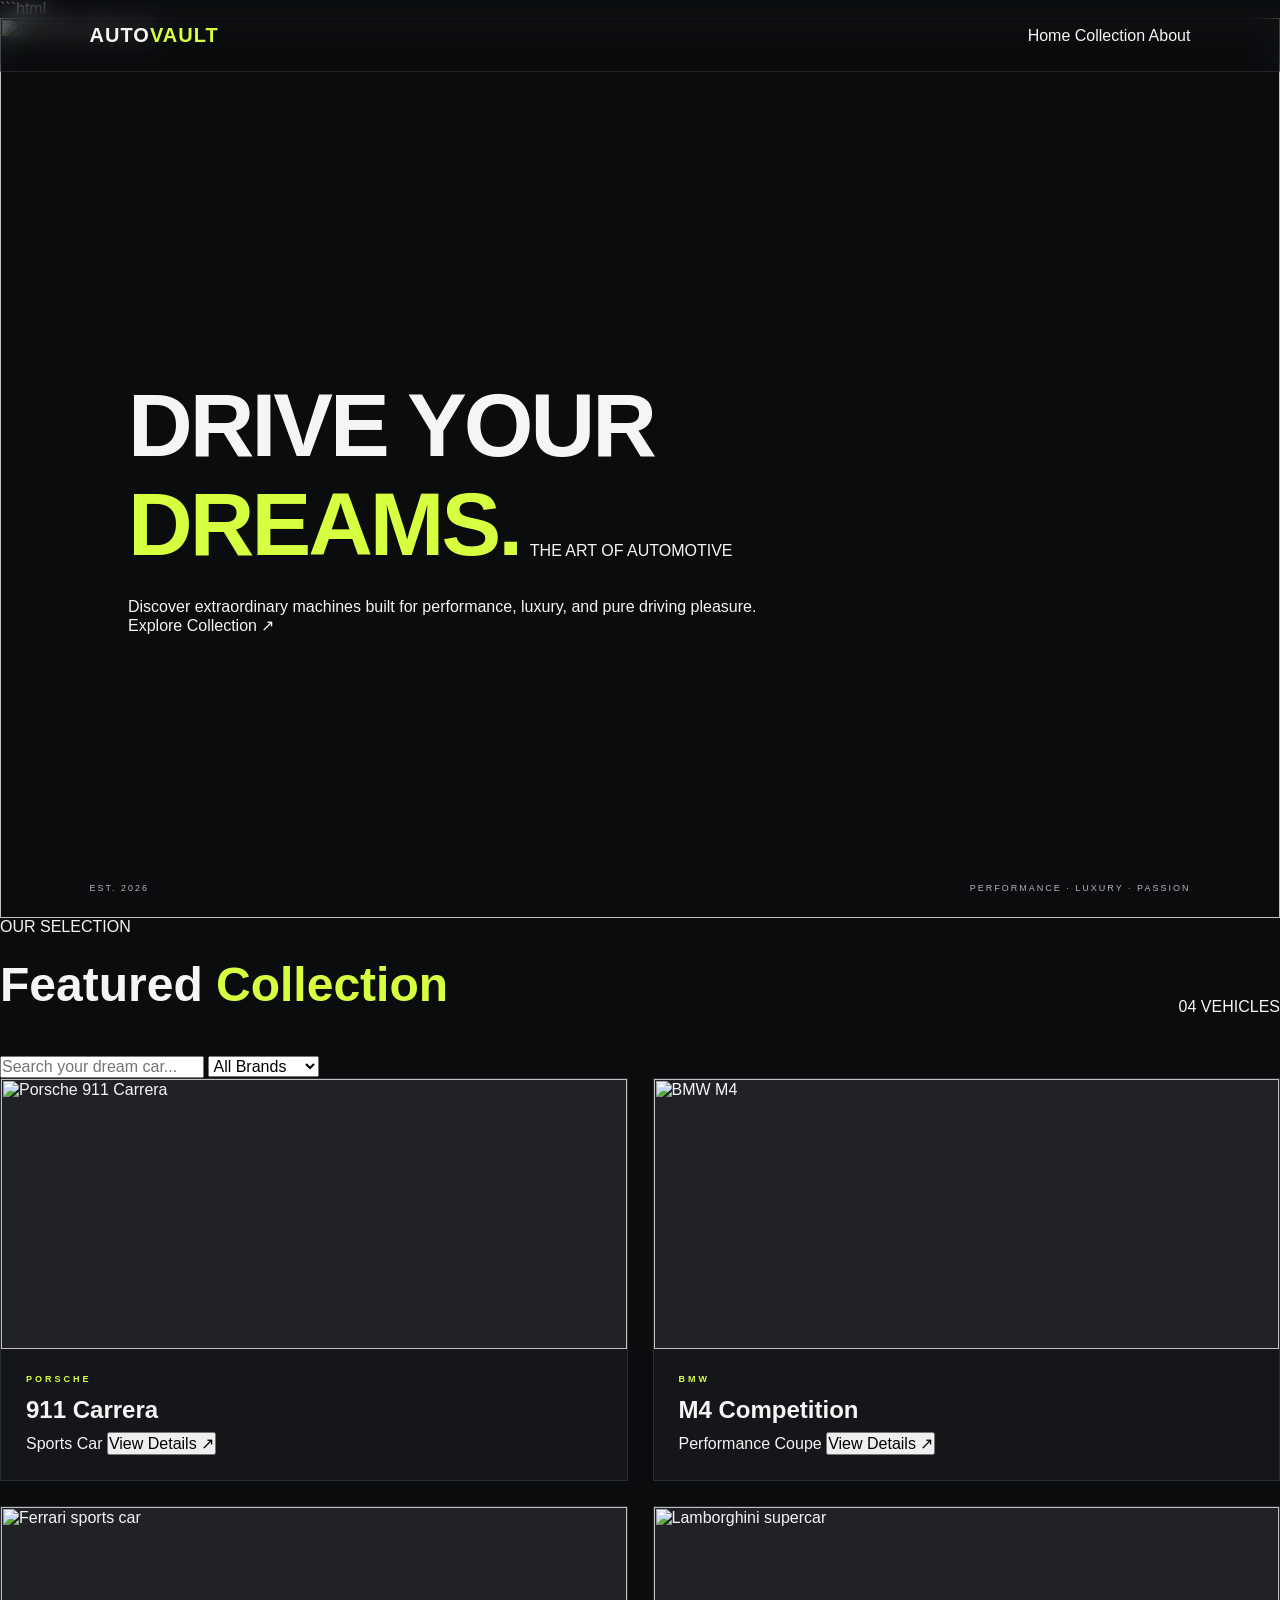
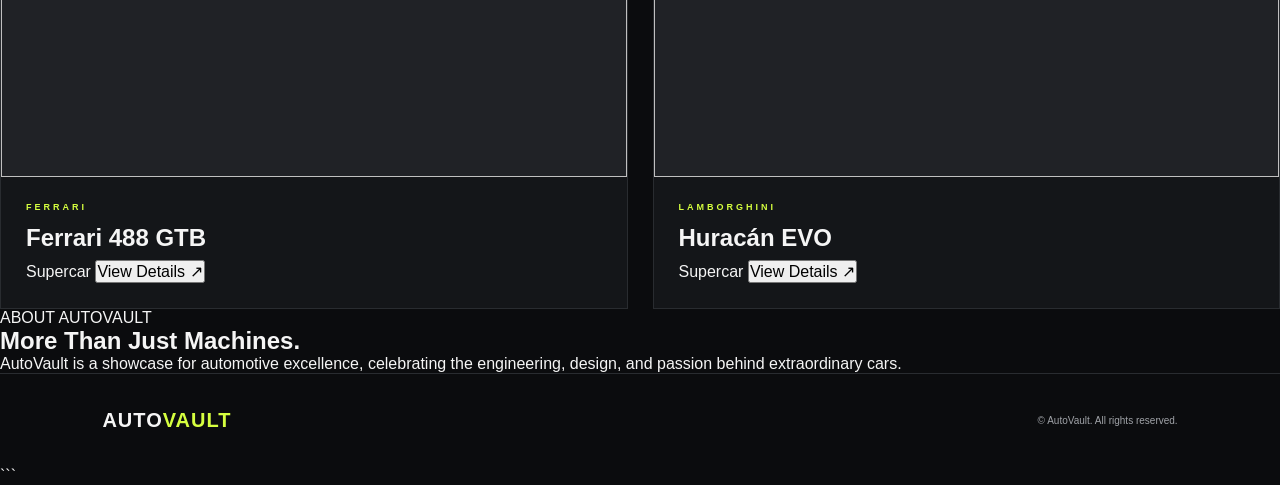
==== commit 4accbde4: "index.html" ====
--- a/index.html
+++ b/index.html
@@ -1,343 +1,188 @@
+```html
 <!DOCTYPE html>
-<html lang="id">
+<html lang="en">
 <head>
     <meta charset="UTF-8">
     <meta name="viewport" content="width=device-width, initial-scale=1.0">
-    <title>AutoVault | Automotive Experience</title>
-    <link rel="stylesheet" href="style.css">
-    <link href="https://fonts.googleapis.com/css2?family=Orbitron:wght@400;600;700;800&family=Poppins:wght@300;400;500;600;700&display=swap" rel="stylesheet">
+    <title>AutoVault | Premium Car Showcase</title>
+    <link rel="stylesheet" href="./style.css">
+    <script src="./script.js" defer></script>
 </head>
 <body>
 
-    <header class="navbar">
+    <nav class="navbar">
         <a href="#" class="logo">AUTO<span>VAULT</span></a>
-
-        <nav>
+        <div class="nav-links">
             <a href="#home">Home</a>
-            <a href="#cars">Explore Cars</a>
+            <a href="#collection">Collection</a>
             <a href="#about">About</a>
-        </nav>
-
-        <a href="#cars" class="nav-button">Explore Now ↗</a>
-    </header>
+        </div>
+    </nav>
 
     <section class="hero" id="home">
-        <div class="hero-content">
-            <p class="eyebrow">THE WORLD OF AUTOMOTIVE</p>
-
-            <h1>
-                DRIVE YOUR<br>
-                <span>PASSION.</span>
-            </h1>
-
-            <p class="hero-description">
-                Discover extraordinary machines, explore legendary
-                engineering, and experience the art of performance.
-            </p>
-
-            <div class="hero-buttons">
-                <a href="#cars" class="primary-button">Discover Cars ↗</a>
-                <a href="#about" class="secondary-button">Learn More</a>
-            </div>
+        <div class="hero-image">
+            <img src="https://images.unsplash.com/photo-1503376780353-7e6692767b70?auto=format&fit=crop&w=2000&q=85" alt="Porsche sports car">
+            <div class="hero-overlay"></div>
         </div>
 
-        <div class="hero-image">
-            <img
-                src="https://images.unsplash.com/photo-1492144534655-ae79c964c9d7?auto=format&fit=crop&w=1600&q=85"
-                alt="Sports car"
-            >
-            <div class="image-overlay"></div>
-            <div class="hero-tag">
-                <span>01 / AUTOMOTIVE COLLECTION</span>
-                <h3>BUILT TO PERFORM.</h3>
-            </div>
+        <div class="hero-content">
+            <p class="hero-tag">THE ART OF AUTOMOTIVE</p>
+            <h1>DRIVE YOUR<br><span>DREAMS.</span></h1>
+            <p>Discover extraordinary machines built for performance, luxury, and pure driving pleasure.</p>
+            <a href="#collection" class="btn">Explore Collection ↗</a>
         </div>
 
         <div class="hero-bottom">
-            <span>ENGINEERING MEETS EMOTION</span>
-            <span>SCROLL TO EXPLORE ↓</span>
+            <span>EST. 2026</span>
+            <span>PERFORMANCE · LUXURY · PASSION</span>
         </div>
     </section>
 
-    <section class="cars-section" id="cars">
-        <div class="section-heading reveal">
+    <section class="collection" id="collection">
+        <div class="section-heading">
             <div>
-                <p class="eyebrow">OUR COLLECTION</p>
-                <h2>FIND YOUR <span>MACHINE.</span></h2>
+                <p class="section-tag">OUR SELECTION</p>
+                <h2>Featured <span>Collection</span></h2>
             </div>
-
-            <p class="section-description">
-                From precision-engineered sports cars to
-                high-performance machines.
-            </p>
+            <p class="collection-count">04 VEHICLES</p>
         </div>
 
-        <div class="search-container reveal">
-            <input
-                type="text"
-                id="searchInput"
-                placeholder="Search your dream car..."
-            >
+        <div class="filter-bar">
+            <input type="text" id="searchInput" placeholder="Search your dream car...">
 
             <select id="brandFilter">
                 <option value="all">All Brands</option>
-                <option value="Honda">Honda</option>
-                <option value="Toyota">Toyota</option>
+                <option value="Porsche">Porsche</option>
                 <option value="BMW">BMW</option>
-                <option value="Porsche">Porsche</option>
+                <option value="Ferrari">Ferrari</option>
+                <option value="Lamborghini">Lamborghini</option>
             </select>
         </div>
 
-        <div class="car-grid" id="carGrid">
+        <div class="car-grid">
 
-            <article class="car-card reveal"
-                data-brand="Honda"
-                data-name="Honda Civic Type R FL5"
-                data-engine="2.0L Turbocharged Inline-4"
-                data-power="315 HP"
-                data-torque="420 Nm"
-                data-transmission="6-speed Manual"
-                data-drive="Front-Wheel Drive"
-                data-speed="Around 275 km/h"
-                data-year="2024">
-
+            <article class="car-card" data-brand="Porsche">
                 <div class="car-image">
-                    <img
-                        src="https://images.unsplash.com/photo-1552519507-da3b142c6e3d?auto=format&fit=crop&w=1000&q=80"
-                        alt="Honda sports car"
-                    >
-                    <span class="car-category">SPORTS HATCHBACK</span>
+                    <img src="https://images.unsplash.com/photo-1503376780353-7e6692767b70?auto=format&fit=crop&w=900&q=80" alt="Porsche 911 Carrera">
+                    <span class="car-number">01</span>
                 </div>
-
                 <div class="car-info">
-                    <p class="car-brand">HONDA</p>
-                    <h3>Civic Type R FL5</h3>
-                    <p class="car-subtitle">Precision. Power. Control.</p>
-
-                    <div class="car-specs">
-                        <div>
-                            <span>POWER</span>
-                            <strong>315 HP</strong>
-                        </div>
-                        <div>
-                            <span>ENGINE</span>
-                            <strong>2.0L Turbo</strong>
-                        </div>
+                    <p class="car-brand">PORSCHE</p>
+                    <h3>911 Carrera</h3>
+                    <div class="car-details">
+                        <span>Sports Car</span>
+                        <button class="details-btn"
+                            data-name="Porsche 911 Carrera"
+                            data-brand="Porsche"
+                            data-engine="3.0L Twin-Turbo Flat-Six"
+                            data-power="388 HP"
+                            data-speed="293 km/h"
+                            data-description="An iconic sports car combining timeless design, precision engineering, and exhilarating performance.">View Details ↗</button>
                     </div>
-
-                    <button class="details-button">View Specifications ↗</button>
                 </div>
             </article>
 
-            <article class="car-card reveal"
-                data-brand="Toyota"
-                data-name="Toyota GR86"
-                data-engine="2.4L Naturally Aspirated Flat-4"
-                data-power="228 HP"
-                data-torque="250 Nm"
-                data-transmission="6-speed Manual / Automatic"
-                data-drive="Rear-Wheel Drive"
-                data-speed="Around 226 km/h"
-                data-year="2024">
-
+            <article class="car-card" data-brand="BMW">
                 <div class="car-image">
-                    <img
-                        src="https://images.unsplash.com/photo-1503376780353-7e6692767b70?auto=format&fit=crop&w=1000&q=80"
-                        alt="Toyota sports coupe"
-                    >
-                    <span class="car-category">SPORTS COUPE</span>
+                    <img src="https://images.unsplash.com/photo-1555215695-3004980ad54e?auto=format&fit=crop&w=900&q=80" alt="BMW M4">
+                    <span class="car-number">02</span>
                 </div>
-
                 <div class="car-info">
-                    <p class="car-brand">TOYOTA</p>
-                    <h3>GR86</h3>
-                    <p class="car-subtitle">Pure driving pleasure.</p>
-
-                    <div class="car-specs">
-                        <div>
-                            <span>POWER</span>
-                            <strong>228 HP</strong>
-                        </div>
-                        <div>
-                            <span>ENGINE</span>
-                            <strong>2.4L Boxer</strong>
-                        </div>
+                    <p class="car-brand">BMW</p>
+                    <h3>M4 Competition</h3>
+                    <div class="car-details">
+                        <span>Performance Coupe</span>
+                        <button class="details-btn"
+                            data-name="BMW M4 Competition"
+                            data-brand="BMW"
+                            data-engine="3.0L Twin-Turbo Inline-Six"
+                            data-power="503 HP"
+                            data-speed="290 km/h"
+                            data-description="A high-performance coupe delivering aggressive styling, sharp handling, and powerful acceleration.">View Details ↗</button>
                     </div>
-
-                    <button class="details-button">View Specifications ↗</button>
                 </div>
             </article>
 
-            <article class="car-card reveal"
-                data-brand="BMW"
-                data-name="BMW M3 Competition"
-                data-engine="3.0L Twin-Turbocharged Inline-6"
-                data-power="503 HP"
-                data-torque="650 Nm"
-                data-transmission="8-speed Automatic"
-                data-drive="Rear-Wheel Drive"
-                data-speed="Up to 290 km/h with suitable package"
-                data-year="2024">
-
+            <article class="car-card" data-brand="Ferrari">
                 <div class="car-image">
-                    <img
-                        src="https://images.unsplash.com/photo-1555215695-3004980ad54e?auto=format&fit=crop&w=1000&q=80"
-                        alt="BMW performance car"
-                    >
-                    <span class="car-category">PERFORMANCE SEDAN</span>
+                    <img src="https://images.unsplash.com/photo-1592198084033-aade902d1aae?auto=format&fit=crop&w=900&q=80" alt="Ferrari sports car">
+                    <span class="car-number">03</span>
                 </div>
-
                 <div class="car-info">
-                    <p class="car-brand">BMW</p>
-                    <h3>M3 Competition</h3>
-                    <p class="car-subtitle">Luxury meets aggression.</p>
-
-                    <div class="car-specs">
-                        <div>
-                            <span>POWER</span>
-                            <strong>503 HP</strong>
-                        </div>
-                        <div>
-                            <span>ENGINE</span>
-                            <strong>3.0L Twin-Turbo</strong>
-                        </div>
+                    <p class="car-brand">FERRARI</p>
+                    <h3>Ferrari 488 GTB</h3>
+                    <div class="car-details">
+                        <span>Supercar</span>
+                        <button class="details-btn"
+                            data-name="Ferrari 488 GTB"
+                            data-brand="Ferrari"
+                            data-engine="3.9L Twin-Turbo V8"
+                            data-power="661 HP"
+                            data-speed="330 km/h"
+                            data-description="An Italian supercar celebrated for its sculpted design, racing heritage, and thrilling V8 performance.">View Details ↗</button>
                     </div>
-
-                    <button class="details-button">View Specifications ↗</button>
                 </div>
             </article>
 
-            <article class="car-card reveal"
-                data-brand="Porsche"
-                data-name="Porsche 911 Carrera"
-                data-engine="3.0L Twin-Turbocharged Flat-6"
-                data-power="388 HP"
-                data-torque="450 Nm"
-                data-transmission="8-speed PDK"
-                data-drive="Rear-Wheel Drive"
-                data-speed="Around 294 km/h"
-                data-year="2025">
-
+            <article class="car-card" data-brand="Lamborghini">
                 <div class="car-image">
-                    <img
-                        src="https://images.unsplash.com/photo-1503736334956-4c8f8e92946d?auto=format&fit=crop&w=1000&q=80"
-                        alt="Porsche sports car"
-                    >
-                    <span class="car-category">LUXURY SPORTS CAR</span>
+                    <img src="https://images.unsplash.com/photo-1511919884226-fd3cad34687c?auto=format&fit=crop&w=900&q=80" alt="Lamborghini supercar">
+                    <span class="car-number">04</span>
                 </div>
-
                 <div class="car-info">
-                    <p class="car-brand">PORSCHE</p>
-                    <h3>911 Carrera</h3>
-                    <p class="car-subtitle">An icon, redefined.</p>
-
-                    <div class="car-specs">
-                        <div>
-                            <span>POWER</span>
-                            <strong>388 HP</strong>
-                        </div>
-                        <div>
-                            <span>ENGINE</span>
-                            <strong>3.0L Flat-6</strong>
-                        </div>
+                    <p class="car-brand">LAMBORGHINI</p>
+                    <h3>Huracán EVO</h3>
+                    <div class="car-details">
+                        <span>Supercar</span>
+                        <button class="details-btn"
+                            data-name="Lamborghini Huracán EVO"
+                            data-brand="Lamborghini"
+                            data-engine="5.2L Naturally Aspirated V10"
+                            data-power="631 HP"
+                            data-speed="325 km/h"
+                            data-description="A dramatic Italian supercar featuring a naturally aspirated V10 and an unmistakable design.">View Details ↗</button>
                     </div>
-
-                    <button class="details-button">View Specifications ↗</button>
                 </div>
             </article>
 
         </div>
-
-        <p id="noResults" class="no-results" hidden>
-            No cars found. Try another keyword.
-        </p>
     </section>
 
-    <section class="about-section" id="about">
-        <div class="about-content reveal">
-            <p class="eyebrow">MORE THAN JUST CARS</p>
-            <h2>ENGINEERED FOR<br><span>ENTHUSIASTS.</span></h2>
-
-            <p>
-                AutoVault is a digital space for automotive enthusiasts.
-                Explore performance, technology, design, and the engineering
-                behind some of the world's most exciting cars.
-            </p>
-
-            <a href="#cars" class="primary-button">Explore Collection ↗</a>
-        </div>
-
-        <div class="about-stats reveal">
-            <div class="stat">
-                <h3>04<span>+</span></h3>
-                <p>FEATURED CARS</p>
-            </div>
-
-            <div class="stat">
-                <h3>01</h3>
-                <p>PASSION FOR CARS</p>
-            </div>
-
-            <div class="stat">
-                <h3>∞</h3>
-                <p>DRIVING DREAMS</p>
-            </div>
-        </div>
+    <section class="about" id="about">
+        <p class="section-tag">ABOUT AUTOVAULT</p>
+        <h2>More Than Just <span>Machines.</span></h2>
+        <p>AutoVault is a showcase for automotive excellence, celebrating the engineering, design, and passion behind extraordinary cars.</p>
     </section>
 
-    <footer>
-        <a href="#" class="logo">AUTO<span>VAULT</span></a>
-        <p>Designed for automotive enthusiasts.</p>
-        <p class="copyright">© 2026 AutoVault. All rights reserved.</p>
+    <footer class="footer">
+        <a href="#home" class="logo">AUTO<span>VAULT</span></a>
+        <p>© <span id="year"></span> AutoVault. All rights reserved.</p>
     </footer>
 
     <div class="modal" id="carModal">
         <div class="modal-content">
-            <button class="close-modal" id="closeModal">&times;</button>
+            <button class="modal-close" id="modalClose" aria-label="Close">&times;</button>
+            <p class="section-tag" id="modalBrand">CAR DETAILS</p>
+            <h2 id="modalName">Car Name</h2>
+            <p id="modalDescription"></p>
 
-            <p class="eyebrow" id="modalBrand">CAR SPECIFICATIONS</p>
-            <h2 id="modalName">Car Name</h2>
-            <p class="modal-year" id="modalYear"></p>
-
-            <div class="modal-spec-grid">
-                <div class="modal-spec">
+            <div class="modal-specs">
+                <div>
                     <span>ENGINE</span>
-                    <strong id="modalEngine"></strong>
+                    <p id="modalEngine"></p>
                 </div>
-
-                <div class="modal-spec">
+                <div>
                     <span>POWER</span>
-                    <strong id="modalPower"></strong>
+                    <p id="modalPower"></p>
                 </div>
-
-                <div class="modal-spec">
-                    <span>TORQUE</span>
-                    <strong id="modalTorque"></strong>
-                </div>
-
-                <div class="modal-spec">
-                    <span>TRANSMISSION</span>
-                    <strong id="modalTransmission"></strong>
-                </div>
-
-                <div class="modal-spec">
-                    <span>DRIVETRAIN</span>
-                    <strong id="modalDrive"></strong>
-                </div>
-
-                <div class="modal-spec">
+                <div>
                     <span>TOP SPEED</span>
-                    <strong id="modalSpeed"></strong>
+                    <p id="modalSpeed"></p>
                 </div>
             </div>
-
-            <p class="modal-note">
-                Specifications are reference figures and may vary by
-                model year, market, and vehicle configuration.
-            </p>
         </div>
     </div>
 
-    <script src="script.js"></script>
 </body>
 </html>
+```
--- a/style.css
+++ b/style.css
@@ -1,789 +1,849 @@
+:root {
+    --bg: #0b0c0e;
+    --panel: #141619;
+    --text: #f5f5f5;
+    --muted: #a0a3a8;
+    --accent: #d6ff3f;
+    --border: #292c30;
+}
+
 * {
     margin: 0;
     padding: 0;
     box-sizing: border-box;
-    }
-  
-  html {
-  scroll-behavior: smooth;
-  }
-  
-  body {
-  font-family: 'Poppins', sans-serif;
-  background: #f7f8fc;
-  color: #222;
-  overflow-x: hidden;
-  }
-  
-  .background-shapes {
-  position: fixed;
-  width: 100%;
-  height: 100%;
-  inset: 0;
-  z-index: -1;
-  overflow: hidden;
-  }
-  
-  .background-shapes span {
-  position: absolute;
-  border-radius: 50%;
-  filter: blur(40px);
-  opacity: 0.2;
-  }
-  
-  .background-shapes span:nth-child(1) {
-  width: 350px;
-  height: 350px;
-  background: #6a11cb;
-  top: 5%;
-  left: -150px;
-  animation: float 10s infinite alternate ease-in-out;
-  }
-  
-  .background-shapes span:nth-child(2) {
-  width: 300px;
-  height: 300px;
-  background: #2575fc;
-  top: 40%;
-  right: -120px;
-  animation: float 12s infinite alternate-reverse ease-in-out;
-  }
-  
-  .background-shapes span:nth-child(3) {
-  width: 250px;
-  height: 250px;
-  background: #ffd700;
-  bottom: 5%;
-  left: 15%;
-  animation: float 14s infinite alternate ease-in-out;
-  }
-  
-  .background-shapes span:nth-child(4) {
-  width: 200px;
-  height: 200px;
-  background: #8f5cff;
-  bottom: 20%;
-  right: 20%;
-  animation: float 9s infinite alternate-reverse ease-in-out;
-  }
-  
-  @keyframes float {
-  from {
-  transform: translate(0, 0);
-  }
-  
-  ```
-  to {
-      transform: translate(50px, -60px);
-  }
-  ```
-  
-  }
-  
-  /* NAVBAR */
-  
-  header {
-  position: fixed;
-  width: 100%;
-  top: 0;
-  z-index: 1000;
-  transition: 0.3s;
-  }
-  
-  header.scrolled {
-  background: rgba(255, 255, 255, 0.75);
-  backdrop-filter: blur(15px);
-  box-shadow: 0 5px 25px rgba(0, 0, 0, 0.08);
-  }
-  
-  nav {
-  max-width: 1150px;
-  margin: auto;
-  padding: 22px 25px;
-  display: flex;
-  justify-content: space-between;
-  align-items: center;
-  }
-  
-  .logo {
-  font-size: 1.4rem;
-  font-weight: 800;
-  letter-spacing: -1px;
-  }
-  
-  .logo span {
-  color: #2575fc;
-  }
-  
-  .nav-links {
-  display: flex;
-  list-style: none;
-  gap: 30px;
-  }
-  
-  .nav-links a {
-  text-decoration: none;
-  color: #555;
-  font-size: 0.95rem;
-  font-weight: 500;
-  transition: 0.3s;
-  position: relative;
-  }
-  
-  .nav-links a::after {
-  content: "";
-  position: absolute;
-  width: 0;
-  height: 2px;
-  left: 0;
-  bottom: -6px;
-  background: #2575fc;
-  transition: 0.3s;
-  }
-  
-  .nav-links a:hover {
-  color: #2575fc;
-  }
-  
-  .nav-links a:hover::after {
-  width: 100%;
-  }
-  
-  .hamburger {
-  display: none;
-  flex-direction: column;
-  gap: 5px;
-  cursor: pointer;
-  }
-  
-  .hamburger span {
-  width: 26px;
-  height: 3px;
-  background: #333;
-  border-radius: 5px;
-  transition: 0.3s;
-  }
-  
-  /* HERO */
-  
-  .hero {
-  min-height: 100vh;
-  display: flex;
-  justify-content: center;
-  align-items: center;
-  text-align: center;
-  position: relative;
-  padding: 100px 20px;
-  overflow: hidden;
-  }
-  
-  .hero-content {
-  max-width: 850px;
-  z-index: 2;
-  animation: heroAppear 1.2s ease forwards;
-  }
-  
-  @keyframes heroAppear {
-  from {
-  opacity: 0;
-  transform: translateY(40px);
-  }
-  
-  ```
-  to {
-      opacity: 1;
-      transform: translateY(0);
-  }
-  ```
-  
-  }
-  
-  .intro {
-  display: inline-block;
-  background: rgba(255, 255, 255, 0.7);
-  padding: 8px 18px;
-  border-radius: 50px;
-  font-size: 0.9rem;
-  margin-bottom: 20px;
-  box-shadow: 0 10px 30px rgba(0, 0, 0, 0.05);
-  }
-  
-  .hero h1 {
-  font-size: clamp(3rem, 7vw, 5.5rem);
-  font-weight: 800;
-  letter-spacing: -3px;
-  line-height: 1.1;
-  }
-  
-  .highlight {
-  background: linear-gradient(135deg, #6a11cb, #2575fc);
-  -webkit-background-clip: text;
-  -webkit-text-fill-color: transparent;
-  }
-  
-  .typing-container {
-  height: 40px;
-  margin: 18px 0;
-  font-size: 1.3rem;
-  font-weight: 600;
-  color: #555;
-  }
-  
-  .cursor {
-  animation: blink 0.8s infinite;
-  }
-  
-  @keyframes blink {
-  50% {
-  opacity: 0;
-  }
-  }
-  
-  .hero-description {
-  max-width: 650px;
-  margin: 0 auto 30px;
-  color: #666;
-  line-height: 1.8;
-  font-size: 1rem;
-  }
-  
-  .hero-buttons {
-  display: flex;
-  justify-content: center;
-  gap: 15px;
-  flex-wrap: wrap;
-  }
-  
-  .btn {
-  padding: 13px 25px;
-  border-radius: 12px;
-  text-decoration: none;
-  font-family: inherit;
-  font-weight: 600;
-  border: none;
-  cursor: pointer;
-  transition: 0.3s;
-  }
-  
-  .primary-btn {
-  background: linear-gradient(135deg, #6a11cb, #2575fc);
-  color: white;
-  box-shadow: 0 10px 25px rgba(37, 117, 252, 0.3);
-  }
-  
-  .primary-btn:hover {
-  transform: translateY(-4px);
-  box-shadow: 0 15px 35px rgba(37, 117, 252, 0.4);
-  }
-  
-  .primary-btn span {
-  margin-left: 5px;
-  transition: 0.3s;
-  }
-  
-  .primary-btn:hover span {
-  margin-left: 10px;
-  }
-  
-  .secondary-btn {
-  background: white;
-  color: #333;
-  box-shadow: 0 10px 25px rgba(0, 0, 0, 0.07);
-  }
-  
-  .secondary-btn:hover {
-  transform: translateY(-4px);
-  }
-  
-  .hero-decoration {
-  position: absolute;
-  border-radius: 50%;
-  z-index: 1;
-  }
-  
-  .decoration-1 {
-  width: 250px;
-  height: 250px;
-  border: 40px solid rgba(37, 117, 252, 0.08);
-  top: 20%;
-  left: -100px;
-  animation: rotate 15s linear infinite;
-  }
-  
-  .decoration-2 {
-  width: 180px;
-  height: 180px;
-  border: 30px solid rgba(106, 17, 203, 0.08);
-  right: -50px;
-  bottom: 20%;
-  animation: rotate 20s linear infinite reverse;
-  }
-  
-  @keyframes rotate {
-  from {
-  transform: rotate(0);
-  }
-  
-  ```
-  to {
-      transform: rotate(360deg);
-  }
-  ```
-  
-  }
-  
-  .scroll-indicator {
-  position: absolute;
-  bottom: 35px;
-  width: 25px;
-  height: 40px;
-  border: 2px solid #777;
-  border-radius: 20px;
-  display: flex;
-  justify-content: center;
-  }
-  
-  .scroll-indicator span {
-  width: 4px;
-  height: 8px;
-  background: #2575fc;
-  border-radius: 5px;
-  margin-top: 7px;
-  animation: scrollMove 1.5s infinite;
-  }
-  
-  @keyframes scrollMove {
-  0% {
-  transform: translateY(0);
-  opacity: 1;
-  }
-  
-  ```
-  100% {
-      transform: translateY(15px);
-      opacity: 0;
-  }
-  ```
-  
-  }
-  
-  /* SECTION GENERAL */
-  
-  section:not(.hero) {
-  max-width: 1150px;
-  margin: auto;
-  padding: 110px 25px;
-  }
-  
-  .section-title {
-  text-align: center;
-  margin-bottom: 50px;
-  }
-  
-  .section-title p {
-  font-size: 0.8rem;
-  font-weight: 700;
-  letter-spacing: 3px;
-  color: #2575fc;
-  margin-bottom: 10px;
-  }
-  
-  .section-title h2 {
-  font-size: clamp(2rem, 4vw, 2.8rem);
-  letter-spacing: -1px;
-  }
-  
-  .title-line {
-  width: 50px;
-  height: 4px;
-  background: linear-gradient(90deg, #6a11cb, #2575fc);
-  margin: 15px auto;
-  border-radius: 10px;
-  }
-  
-  /* ABOUT */
-  
-  .about-description {
-  max-width: 750px;
-  margin: 0 auto 50px;
-  text-align: center;
-  color: #666;
-  line-height: 1.9;
-  }
-  
-  .about-container {
-  display: grid;
-  grid-template-columns: repeat(3, 1fr);
-  gap: 25px;
-  }
-  
-  .about-card {
-  background: rgba(255, 255, 255, 0.75);
-  backdrop-filter: blur(10px);
-  padding: 40px 30px;
-  border-radius: 22px;
-  border: 1px solid rgba(255, 255, 255, 0.8);
-  box-shadow: 0 15px 40px rgba(0, 0, 0, 0.05);
-  transition: 0.4s;
-  text-align: center;
-  }
-  
-  .about-card:hover {
-  transform: translateY(-10px);
-  box-shadow: 0 25px 50px rgba(37, 117, 252, 0.15);
-  }
-  
-  .about-icon {
-  font-size: 2.5rem;
-  margin-bottom: 18px;
-  }
-  
-  .about-card h3 {
-  margin-bottom: 12px;
-  }
-  
-  .about-card p {
-  color: #777;
-  font-size: 0.9rem;
-  line-height: 1.7;
-  }
-  
-  /* PROJECT */
-  
-  .projects {
-  position: relative;
-  }
-  
-  .project-grid {
-  display: grid;
-  grid-template-columns: repeat(3, 1fr);
-  gap: 25px;
-  }
-  
-  .project-card {
-  background: white;
-  padding: 30px;
-  border-radius: 22px;
-  position: relative;
-  overflow: hidden;
-  box-shadow: 0 15px 40px rgba(0, 0, 0, 0.05);
-  transition: 0.4s;
-  }
-  
-  .project-card::before {
-  content: "";
-  position: absolute;
-  width: 100%;
-  height: 5px;
-  background: linear-gradient(90deg, #6a11cb, #2575fc);
-  top: 0;
-  left: 0;
-  }
-  
-  .project-card:hover {
-  transform: translateY(-10px);
-  box-shadow: 0 25px 60px rgba(37, 117, 252, 0.15);
-  }
-  
-  .project-top {
-  display: flex;
-  justify-content: space-between;
-  align-items: center;
-  margin-bottom: 25px;
-  }
-  
-  .project-number {
-  font-size: 2rem;
-  font-weight: 800;
-  color: #eee;
-  }
-  
-  .project-icon {
-  width: 50px;
-  height: 50px;
-  background: #f3f6ff;
-  display: flex;
-  justify-content: center;
-  align-items: center;
-  border-radius: 15px;
-  font-size: 1.4rem;
-  }
-  
-  .project-card h3 {
-  margin-bottom: 12px;
-  font-size: 1.3rem;
-  }
-  
-  .project-card p {
-  color: #777;
-  font-size: 0.9rem;
-  line-height: 1.8;
-  }
-  
-  .project-tech {
-  display: flex;
-  flex-wrap: wrap;
-  gap: 8px;
-  margin: 25px 0;
-  }
-  
-  .project-tech span {
-  background: #f2f5ff;
-  color: #2575fc;
-  padding: 6px 10px;
-  border-radius: 7px;
-  font-size: 0.75rem;
-  font-weight: 600;
-  }
-  
-  .project-btn {
-  border: none;
-  background: none;
-  color: #2575fc;
-  font-family: inherit;
-  font-weight: 600;
-  cursor: pointer;
-  padding: 0;
-  font-size: 0.9rem;
-  }
-  
-  .project-btn span {
-  transition: 0.3s;
-  }
-  
-  .project-btn:hover span {
-  margin-left: 8px;
-  }
-  
-  /* CONTACT */
-  
-  .contact {
-  padding-bottom: 120px !important;
-  }
-  
-  .contact-box {
-  max-width: 850px;
-  margin: auto;
-  padding: 70px 50px;
-  text-align: center;
-  border-radius: 30px;
-  background: linear-gradient(135deg, #6a11cb, #2575fc);
-  color: white;
-  position: relative;
-  overflow: hidden;
-  box-shadow: 0 25px 60px rgba(37, 117, 252, 0.3);
-  }
-  
-  .contact-box::before {
-  content: "";
-  position: absolute;
-  width: 250px;
-  height: 250px;
-  border: 50px solid rgba(255, 255, 255, 0.08);
-  border-radius: 50%;
-  top: -120px;
-  left: -100px;
-  }
-  
-  .contact-box::after {
-  content: "";
-  position: absolute;
-  width: 180px;
-  height: 180px;
-  border: 40px solid rgba(255, 255, 255, 0.08);
-  border-radius: 50%;
-  bottom: -100px;
-  right: -80px;
-  }
-  
-  .contact-box > * {
-  position: relative;
-  z-index: 2;
-  }
-  
-  .contact-small {
-  letter-spacing: 3px;
-  font-size: 0.75rem;
-  font-weight: 600;
-  opacity: 0.8;
-  }
-  
-  .contact-box h2 {
-  font-size: clamp(2rem, 4vw, 3rem);
-  margin: 15px 0;
-  line-height: 1.3;
-  }
-  
-  .contact-box p:not(.contact-small) {
-  max-width: 600px;
-  margin: auto;
-  opacity: 0.85;
-  line-height: 1.8;
-  }
-  
-  .contact-btn {
-  background: #ffd700;
-  color: #222;
-  margin-top: 30px;
-  box-shadow: 0 10px 30px rgba(0, 0, 0, 0.15);
-  }
-  
-  .contact-btn:hover {
-  transform: translateY(-4px);
-  background: white;
-  }
-  
-  /* FOOTER */
-  
-  footer {
-  background: #171717;
-  color: white;
-  text-align: center;
-  padding: 35px 20px;
-  }
-  
-  .footer-logo {
-  font-size: 1.3rem;
-  font-weight: 800;
-  margin-bottom: 10px;
-  }
-  
-  .footer-logo span {
-  color: #2575fc;
-  }
-  
-  footer p {
-  font-size: 0.8rem;
-  color: #aaa;
-  }
-  
-  /* SCROLL REVEAL */
-  
-  .reveal {
-  opacity: 0;
-  transform: translateY(50px);
-  transition: all 0.8s ease;
-  }
-  
-  .reveal.active {
-  opacity: 1;
-  transform: translateY(0);
-  }
-  
-  /* RESPONSIVE */
-  
-  @media (max-width: 900px) {
-  .about-container,
-  .project-grid {
-  grid-template-columns: 1fr;
-  max-width: 500px;
-  margin: auto;
-  }
-  }
-  
-  @media (max-width: 768px) {
-  nav {
-  padding: 18px 20px;
-  }
-  
-  ```
-  .nav-links {
-      position: absolute;
-      top: 70px;
-      left: 20px;
-      right: 20px;
-      display: none;
-      flex-direction: column;
-      gap: 0;
-      background: rgba(255, 255, 255, 0.95);
-      backdrop-filter: blur(15px);
-      border-radius: 15px;
-      padding: 15px;
-      box-shadow: 0 15px 40px rgba(0, 0, 0, 0.1);
-  }
-  
-  .nav-links.active {
-      display: flex;
-      animation: menuAppear 0.3s ease;
-  }
-  
-  @keyframes menuAppear {
-      from {
-          opacity: 0;
-          transform: translateY(-10px);
-      }
-  
-      to {
-          opacity: 1;
-          transform: translateY(0);
-      }
-  }
-  
-  .nav-links li {
-      text-align: center;
-      padding: 12px;
-  }
-  
-  .hamburger {
-      display: flex;
-  }
-  
-  .hamburger.active span:nth-child(1) {
-      transform: rotate(45deg) translate(6px, 6px);
-  }
-  
-  .hamburger.active span:nth-child(2) {
-      opacity: 0;
-  }
-  
-  .hamburger.active span:nth-child(3) {
-      transform: rotate(-45deg) translate(6px, -6px);
-  }
-  
-  .hero h1 {
-      letter-spacing: -2px;
-  }
-  
-  .typing-container {
-      font-size: 1.05rem;
-  }
-  
-  .hero-description {
-      font-size: 0.9rem;
-  }
-  
-  section:not(.hero) {
-      padding: 80px 20px;
-  }
-  
-  .contact-box {
-      padding: 55px 25px;
-  }
-  ```
-  
-  }
-  
-  @media (max-width: 480px) {
-  .hero-buttons {
-  flex-direction: column;
-  align-items: center;
-  }
-  
-  ```
-  .hero-buttons .btn {
-      width: 100%;
-      max-width: 250px;
-  }
-  
-  .about-card,
-  .project-card {
-      padding: 30px 22px;
-  }
-  
-  .contact-box h2 {
-      font-size: 1.8rem;
-  }
-  ```
-  
-  }
-  
+}
+
+html {
+    scroll-behavior: smooth;
+    scroll-padding-top: 90px;
+}
+
+body {
+    background: var(--bg);
+    color: var(--text);
+    font-family: "Poppins", sans-serif;
+    overflow-x: hidden;
+}
+
+a {
+    text-decoration: none;
+    color: inherit;
+}
+
+button,
+input,
+select {
+    font: inherit;
+}
+
+button {
+    cursor: pointer;
+}
+
+::selection {
+    background: var(--accent);
+    color: #111;
+}
+
+/* NAVBAR */
+
+.navbar {
+    width: 100%;
+    padding: 24px 7%;
+    display: flex;
+    justify-content: space-between;
+    align-items: center;
+    position: absolute;
+    top: 0;
+    z-index: 10;
+    border-bottom: 1px solid #ffffff18;
+    background: #0b0c0e70;
+    backdrop-filter: blur(12px);
+}
+
+.logo {
+    font-family: "Orbitron", sans-serif;
+    font-weight: 800;
+    font-size: 20px;
+    letter-spacing: 1px;
+}
+
+.logo span {
+    color: var(--accent);
+}
+
+.navbar nav {
+    display: flex;
+    gap: 35px;
+}
+
+.navbar nav a {
+    color: #c2c4c8;
+    font-size: 12px;
+    transition: color 0.3s;
+}
+
+.navbar nav a:hover {
+    color: var(--accent);
+}
+
+.nav-button {
+    padding: 12px 18px;
+    border: 1px solid #ffffff50;
+    font-size: 11px;
+    transition: 0.3s;
+}
+
+.nav-button:hover {
+    color: #111;
+    background: var(--accent);
+    border-color: var(--accent);
+}
+
+/* HERO */
+
+.hero {
+    min-height: 750px;
+    height: 100vh;
+    position: relative;
+    display: flex;
+    align-items: center;
+    overflow: hidden;
+}
+
+.hero-image {
+    position: absolute;
+    inset: 0;
+    overflow: hidden;
+}
+
+.hero-image img {
+    width: 100%;
+    height: 100%;
+    object-fit: cover;
+    object-position: center;
+    animation: zoomIn 15s ease forwards;
+}
+
+.image-overlay {
+    position: absolute;
+    inset: 0;
+    background:
+        linear-gradient(90deg, #08090b 0%, #08090bdc 35%, #08090b55 75%, #08090b22),
+        linear-gradient(0deg, var(--bg), transparent 35%);
+}
+
+.hero-content {
+    position: relative;
+    z-index: 2;
+    width: 650px;
+    margin-left: 10%;
+    padding-top: 50px;
+    animation: slideUp 1s ease both;
+}
+
+.eyebrow {
+    color: var(--accent);
+    font-size: 10px;
+    font-weight: 700;
+    letter-spacing: 3px;
+}
+
+.hero h1 {
+    font-family: "Orbitron", sans-serif;
+    font-size: clamp(48px, 7vw, 90px);
+    line-height: 1.1;
+    margin: 25px 0;
+    letter-spacing: -3px;
+}
+
+.hero h1 span,
+.section-heading h2 span,
+.about-content h2 span {
+    color: var(--accent);
+}
+
+.hero-description {
+    max-width: 440px;
+    color: #c0c2c6;
+    font-size: 13px;
+    line-height: 2;
+}
+
+.hero-buttons {
+    display: flex;
+    align-items: center;
+    gap: 20px;
+    margin-top: 32px;
+}
+
+.primary-button,
+.secondary-button {
+    padding: 15px 20px;
+    font-size: 11px;
+    font-weight: 600;
+    transition: 0.3s;
+    display: inline-block;
+}
+
+.primary-button {
+    background: var(--accent);
+    color: #10110c;
+}
+
+.primary-button:hover {
+    background: white;
+    transform: translateY(-3px);
+}
+
+.secondary-button {
+    border: 1px solid #ffffff55;
+}
+
+.secondary-button:hover {
+    border-color: var(--accent);
+    color: var(--accent);
+}
+
+.hero-tag {
+    position: absolute;
+    bottom: 75px;
+    right: 7%;
+    z-index: 2;
+    text-align: right;
+}
+
+.hero-tag span {
+    font-size: 9px;
+    letter-spacing: 2px;
+    color: var(--accent);
+}
+
+.hero-tag h3 {
+    font-family: "Orbitron", sans-serif;
+    font-size: 22px;
+    margin-top: 10px;
+}
+
+.hero-bottom {
+    position: absolute;
+    bottom: 25px;
+    left: 7%;
+    right: 7%;
+    display: flex;
+    justify-content: space-between;
+    font-size: 9px;
+    letter-spacing: 2px;
+    color: #b3b5b9;
+}
+
+/* SECTION UMUM */
+
+.cars-section,
+.about-section {
+    padding: 110px 8%;
+}
+
+.section-heading {
+    display: flex;
+    justify-content: space-between;
+    align-items: end;
+    gap: 30px;
+    margin-bottom: 40px;
+}
+
+.section-heading h2,
+.about-content h2 {
+    font-family: "Orbitron", sans-serif;
+    font-size: clamp(30px, 4vw, 48px);
+    line-height: 1.3;
+    margin-top: 18px;
+}
+
+.section-description {
+    max-width: 300px;
+    font-size: 12px;
+    color: var(--muted);
+    line-height: 1.9;
+}
+
+/* SEARCH DAN FILTER */
+
+.search-container {
+    display: flex;
+    gap: 15px;
+    margin-bottom: 30px;
+}
+
+.search-container input,
+.search-container select {
+    background: var(--panel);
+    color: white;
+    border: 1px solid var(--border);
+    padding: 15px;
+    outline: none;
+    font-size: 12px;
+}
+
+.search-container input {
+    flex: 1;
+    min-width: 0;
+}
+
+.search-container input:focus,
+.search-container select:focus {
+    border-color: var(--accent);
+}
+
+.search-container input::placeholder {
+    color: #777b80;
+}
+
+.search-container select {
+    width: 180px;
+}
+
+.search-container select option {
+    background: var(--panel);
+}
+
+/* CARD MOBIL */
+
+.car-grid {
+    display: grid;
+    grid-template-columns: repeat(2, minmax(0, 1fr));
+    gap: 25px;
+}
+
+.car-card {
+    background: var(--panel);
+    border: 1px solid var(--border);
+    transition: transform 0.35s, border-color 0.35s;
+    min-width: 0;
+    overflow: hidden;
+}
+
+.car-card:hover {
+    transform: translateY(-7px);
+    border-color: var(--accent);
+}
+
+.car-card[hidden] {
+    display: none;
+}
+
+.car-image {
+    height: 270px;
+    position: relative;
+    overflow: hidden;
+    background: #202226;
+}
+
+.car-image img {
+    width: 100%;
+    height: 100%;
+    object-fit: cover;
+    transition: transform 0.6s;
+}
+
+.car-card:hover .car-image img {
+    transform: scale(1.07);
+}
+
+.car-category {
+    position: absolute;
+    top: 18px;
+    left: 18px;
+    background: #0b0c0edb;
+    color: var(--accent);
+    padding: 9px 12px;
+    font-size: 8px;
+    letter-spacing: 1.5px;
+}
+
+.car-info {
+    padding: 25px;
+}
+
+.car-brand {
+    color: var(--accent);
+    font-size: 9px;
+    letter-spacing: 3px;
+    font-weight: 700;
+}
+
+.car-info h3 {
+    font-family: "Orbitron", sans-serif;
+    font-size: clamp(17px, 2vw, 24px);
+    margin: 12px 0 8px;
+}
+
+.car-subtitle {
+    color: var(--muted);
+    font-size: 11px;
+}
+
+.car-specs {
+    display: grid;
+    grid-template-columns: 1fr 1fr;
+    gap: 15px;
+    border-top: 1px solid var(--border);
+    border-bottom: 1px solid var(--border);
+    padding: 20px 0;
+    margin-top: 22px;
+}
+
+.car-specs div {
+    display: flex;
+    flex-direction: column;
+    gap: 8px;
+}
+
+.car-specs span {
+    font-size: 8px;
+    letter-spacing: 2px;
+    color: #85898e;
+}
+
+.car-specs strong {
+    font-size: 12px;
+}
+
+.details-button {
+    width: 100%;
+    border: 0;
+    background: transparent;
+    color: white;
+    display: flex;
+    justify-content: space-between;
+    padding-top: 20px;
+    font-size: 10px;
+    font-weight: 600;
+    text-align: left;
+    transition: color 0.3s;
+}
+
+.details-button::after {
+    content: "↗";
+    color: var(--accent);
+    font-size: 15px;
+}
+
+.details-button:hover {
+    color: var(--accent);
+}
+
+.no-results {
+    color: var(--muted);
+    padding: 30px 0;
+    font-size: 13px;
+}
+
+/* ABOUT */
+
+.about-section {
+    background: #121417;
+    display: flex;
+    justify-content: space-between;
+    align-items: center;
+    gap: 60px;
+}
+
+.about-content {
+    max-width: 570px;
+}
+
+.about-content > p:not(.eyebrow) {
+    color: var(--muted);
+    font-size: 12px;
+    line-height: 2;
+    margin: 25px 0;
+}
+
+.about-stats {
+    display: grid;
+    grid-template-columns: 1fr;
+    gap: 25px;
+    min-width: 220px;
+}
+
+.stat {
+    padding: 15px 0;
+    border-bottom: 1px solid var(--border);
+}
+
+.stat h3 {
+    font-family: "Orbitron", sans-serif;
+    font-size: 38px;
+}
+
+.stat h3 span {
+    color: var(--accent);
+}
+
+.stat p {
+    font-size: 9px;
+    letter-spacing: 2px;
+    color: var(--muted);
+    margin-top: 8px;
+}
+
+/* FOOTER */
+
+footer {
+    padding: 35px 8%;
+    display: flex;
+    justify-content: space-between;
+    align-items: center;
+    gap: 20px;
+    flex-wrap: wrap;
+    border-top: 1px solid var(--border);
+}
+
+footer p {
+    font-size: 10px;
+    color: var(--muted);
+}
+
+.copyright {
+    color: #777b80;
+}
+
+/* MODAL SPESIFIKASI */
+
+.modal {
+    position: fixed;
+    inset: 0;
+    background: #000c;
+    backdrop-filter: blur(10px);
+    z-index: 100;
+    display: flex;
+    align-items: center;
+    justify-content: center;
+    padding: 20px;
+    opacity: 0;
+    visibility: hidden;
+    transition: 0.3s;
+}
+
+.modal.active {
+    opacity: 1;
+    visibility: visible;
+}
+
+.modal-content {
+    width: min(650px, 100%);
+    max-height: 90vh;
+    overflow-y: auto;
+    background: #141619;
+    border: 1px solid #373b40;
+    padding: 35px;
+    position: relative;
+    transform: translateY(25px);
+    transition: transform 0.3s;
+}
+
+.modal.active .modal-content {
+    transform: translateY(0);
+}
+
+.close-modal {
+    position: absolute;
+    right: 20px;
+    top: 15px;
+    border: none;
+    background: transparent;
+    color: white;
+    font-size: 32px;
+}
+
+.close-modal:hover {
+    color: var(--accent);
+}
+
+.modal-content h2 {
+    font-family: "Orbitron", sans-serif;
+    font-size: clamp(22px, 4vw, 34px);
+    margin-top: 18px;
+    padding-right: 25px;
+}
+
+.modal-year {
+    font-size: 11px;
+    color: var(--muted);
+    margin-top: 10px;
+}
+
+.modal-spec-grid {
+    display: grid;
+    grid-template-columns: 1fr 1fr;
+    gap: 12px;
+    margin-top: 30px;
+}
+
+.modal-spec {
+    padding: 17px;
+    background: #1b1e22;
+    border: 1px solid #2a2d31;
+    display: flex;
+    flex-direction: column;
+    gap: 10px;
+    min-width: 0;
+}
+
+.modal-spec span {
+    color: var(--accent);
+    font-size: 8px;
+    letter-spacing: 1.5px;
+}
+
+.modal-spec strong {
+    font-size: 12px;
+    line-height: 1.6;
+    overflow-wrap: anywhere;
+}
+
+.modal-note {
+    color: var(--muted);
+    font-size: 10px;
+    line-height: 1.8;
+    margin-top: 25px;
+}
+
+/* ANIMASI */
+
+@keyframes zoomIn {
+    from {
+        transform: scale(1.12);
+    }
+
+    to {
+        transform: scale(1);
+    }
+}
+
+@keyframes slideUp {
+    from {
+        opacity: 0;
+        transform: translateY(35px);
+    }
+
+    to {
+        opacity: 1;
+        transform: translateY(0);
+    }
+}
+
+.reveal {
+    opacity: 0;
+    transform: translateY(30px);
+    transition: opacity 0.7s ease, transform 0.7s ease;
+}
+
+.reveal.visible {
+    opacity: 1;
+    transform: translateY(0);
+}
+
+/* RESPONSIVE TABLET */
+
+@media (max-width: 900px) {
+    .navbar {
+        padding: 22px 5%;
+    }
+
+    .navbar nav {
+        gap: 18px;
+    }
+
+    .nav-button {
+        display: none;
+    }
+
+    .hero-content {
+        margin-left: 7%;
+        width: 80%;
+    }
+
+    .cars-section,
+    .about-section {
+        padding: 80px 5%;
+    }
+
+    .car-grid {
+        gap: 15px;
+    }
+
+    .car-image {
+        height: 220px;
+    }
+
+    .car-info {
+        padding: 20px;
+    }
+
+    .about-section {
+        gap: 35px;
+    }
+}
+
+/* RESPONSIVE HP */
+
+@media (max-width: 600px) {
+    .navbar {
+        padding: 20px 5%;
+    }
+
+    .logo {
+        font-size: 17px;
+    }
+
+    .navbar nav {
+        gap: 12px;
+    }
+
+    .navbar nav a {
+        font-size: 10px;
+    }
+
+    .hero {
+        min-height: 700px;
+        height: 100svh;
+    }
+
+    .hero-content {
+        width: 90%;
+        margin-left: 6%;
+        padding-top: 20px;
+    }
+
+    .hero h1 {
+        font-size: clamp(42px, 11vw, 65px);
+        letter-spacing: -2px;
+    }
+
+    .hero-description {
+        font-size: 12px;
+        max-width: 330px;
+    }
+
+    .hero-buttons {
+        gap: 10px;
+        flex-wrap: wrap;
+    }
+
+    .primary-button,
+    .secondary-button {
+        padding: 13px 14px;
+        font-size: 10px;
+    }
+
+    .hero-tag {
+        bottom: 75px;
+        right: 6%;
+    }
+
+    .hero-tag h3 {
+        font-size: 16px;
+    }
+
+    .hero-bottom {
+        font-size: 7px;
+        letter-spacing: 1px;
+    }
+
+    .cars-section,
+    .about-section {
+        padding: 65px 5%;
+    }
+
+    .section-heading {
+        align-items: flex-start;
+        flex-direction: column;
+        gap: 15px;
+    }
+
+    .section-heading h2,
+    .about-content h2 {
+        font-size: 30px;
+    }
+
+    .section-description {
+        max-width: 100%;
+    }
+
+    .search-container {
+        flex-direction: column;
+    }
+
+    .search-container select {
+        width: 100%;
+    }
+
+    .car-grid {
+        grid-template-columns: 1fr;
+    }
+
+    .car-image {
+        height: 240px;
+    }
+
+    .car-info h3 {
+        font-size: 23px;
+    }
+
+    .about-section {
+        flex-direction: column;
+        align-items: flex-start;
+    }
+
+    .about-stats {
+        width: 100%;
+        grid-template-columns: repeat(3, 1fr);
+        gap: 12px;
+    }
+
+    .stat h3 {
+        font-size: 25px;
+    }
+
+    .stat p {
+        font-size: 7px;
+        line-height: 1.7;
+        letter-spacing: 1px;
+    }
+
+    footer {
+        flex-direction: column;
+        align-items: flex-start;
+        padding: 30px 5%;
+    }
+
+    .modal-content {
+        padding: 25px 18px;
+    }
+
+    .modal-spec-grid {
+        gap: 8px;
+    }
+
+    .modal-spec {
+        padding: 12px;
+    }
+
+    .modal-spec strong {
+        font-size: 11px;
+    }
+}
+
+/* Kurangi gerakan untuk pengguna yang memilih animasi minimal */
+
+@media (prefers-reduced-motion: reduce) {
+    *,
+    *::before,
+    *::after {
+        animation-duration: 0.01ms !important;
+        transition-duration: 0.01ms !important;
+        scroll-behavior: auto !important;
+    }
+}
